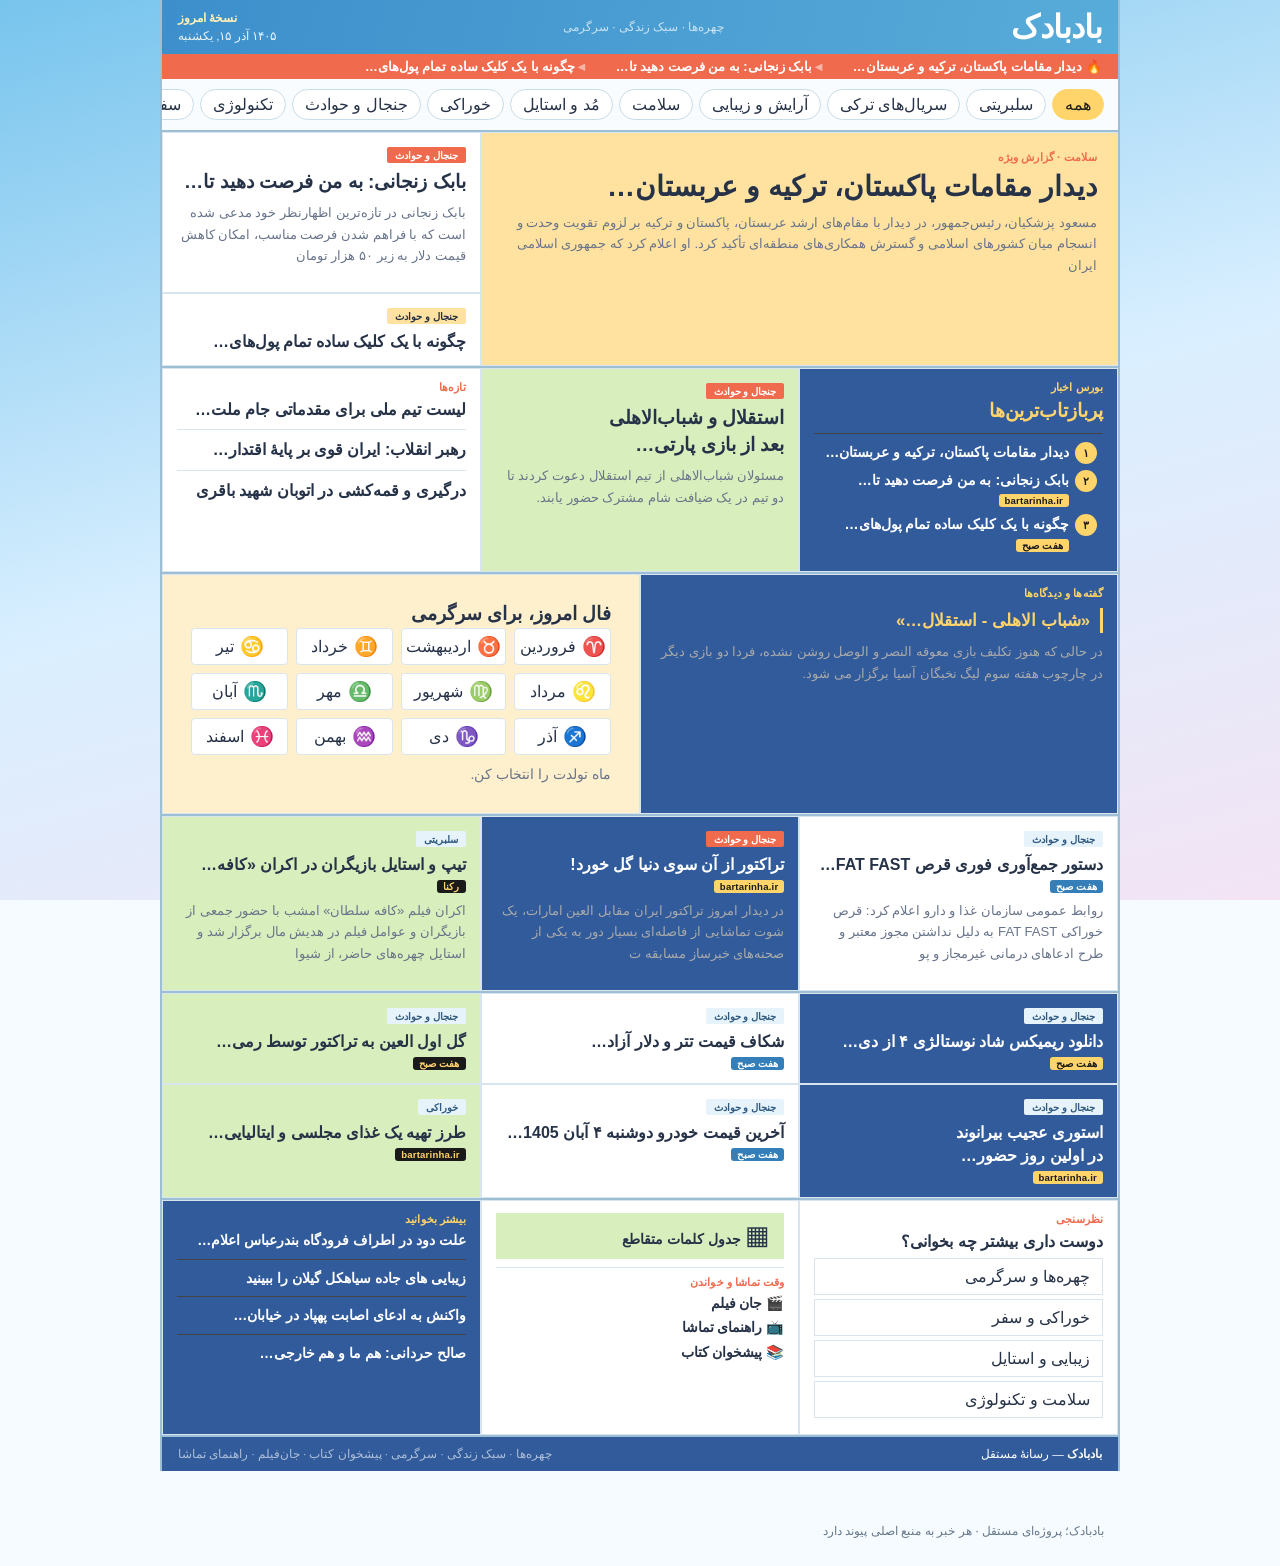
==== index.html @ 83e7bde5 "Refresh Badbadak theme stylesheet" ====
<!doctype html>
<html lang="fa" dir="rtl" data-theme="light">
<head>
  <meta charset="utf-8">
  <meta name="viewport" content="width=device-width, initial-scale=1, viewport-fit=cover">
  <meta name="theme-color" content="#398fc9">
  <meta name="description" content="بادبادک؛ پنجره‌ای به خبرهای چهره‌ها، سبک زندگی، سرگرمی و اتفاق‌های روز ایران">
  <link rel="canonical" href="https://nimania.github.io/badbadak/">
  <link rel="icon" href="./assets/badbadak-logo.png">
  <title>بادبادک | چهره‌ها، سبک زندگی و سرگرمی</title>
  <style>
    :root { color-scheme: light; --ink:#263247; --ink-soft:#68748a; --surface:#fff; --surface-2:#f6fbff; --line-strong:#d8e5ef; font-family:Vazirmatn,Tahoma,sans-serif; background:#f6fbff; color:var(--ink); }
    * { box-sizing:border-box; }
    body { margin:0; min-height:100vh; background:linear-gradient(165deg,#77c4ed 0%,#d9efff 52%,#f3e4f4 100%) fixed; }
    #badbadak-view { --ink:#263247; --ink-soft:#68748a; --surface:#fff; --surface-2:#f6fbff; --line-strong:#d8e5ef; }
    footer { max-width:960px; margin:0 auto; padding:12px 16px 28px; color:#66788a; font-size:.78rem; }
  
  </style>
  <link rel="stylesheet" href="./badbadak.css?rev=20261026-3">
</head>
<body>
<main id="badbadak-view"><div id="badbadak-content" aria-live="polite"></div></main>
  <footer>بادبادک؛ پروژه‌ای مستقل · هر خبر به منبع اصلی پیوند دارد</footer>
  <script src="./runtime.js"></script>
  <script src="./badbadak.js?rev=20261026-2"></script>
  <script>
    if (location.hash.includes('crossword')) showBadbadakCrossword();
    else showBadbadak();
    window.addEventListener('hashchange', () => {
      if (location.hash.includes('crossword')) showBadbadakCrossword();
      else if (_bbPage !== 'home') showBadbadak();
    });
  </script>
</body>
</html>
---- badbadak.css ----
/* ========================================================
   بادبادک — Tabloid Newspaper Style (Haft-e Sobh inspired)
   Integrates with Pendar's shared CSS tokens (--ink, --surface, --line, etc.)
   ======================================================== */

#badbadak-view {
  --bb-yellow: #ffc800;
  --bb-yellow-bg: #ffc800;
  --bb-yellow-light: #fff3b0;
  --bb-red: #d72638;
  --bb-blue: #1a6fb5;
  --bb-border: var(--line-strong, #ccc);
  --bb-border-heavy: var(--ink, #222);
  --bb-cell-bg: var(--surface, #fff);
  --bb-cell-alt: var(--surface-2, #f5f5f0);
  --bb-dark-bg: #1a1a1a;
  --bb-dark-fg: #f0ece4;
  direction: rtl;
  padding: 0;
  max-width: 960px;
  margin: 0 auto 40px;
  font-family: 'Vazirmatn', 'Noto Naskh Arabic', Tahoma, sans-serif;
  -webkit-font-smoothing: antialiased;
}

/* Dark-mode overrides */
@media (prefers-color-scheme: dark) {
  :root:not([data-theme="light"]) #badbadak-view {
    --bb-yellow-bg: #4a3d00;
    --bb-yellow-light: #3a3520;
    --bb-red: #ff4057;
    --bb-blue: #4da3e0;
    --bb-dark-bg: #0a0a0a;
    --bb-dark-fg: #e8e4dc;
  }
}
:root[data-theme="dark"] #badbadak-view {
  --bb-yellow-bg: #4a3d00;
  --bb-yellow-light: #3a3520;
  --bb-red: #ff4057;
  --bb-blue: #4da3e0;
  --bb-dark-bg: #0a0a0a;
  --bb-dark-fg: #e8e4dc;
}

#badbadak-view a { color: inherit; text-decoration: none; }
#badbadak-view button { font: inherit; cursor: pointer; }
#badbadak-view :focus-visible { outline: 3px solid var(--bb-yellow); outline-offset: 3px; }

/* == NEWSPAPER WRAPPER == */
.bb-newspaper {
  border-inline: 2px solid var(--bb-border-heavy);
}

/* == MASTHEAD == */
.bb-masthead {
  background: var(--bb-dark-bg);
  color: #fff;
  display: flex;
  align-items: center;
  justify-content: space-between;
  padding: 8px 16px;
  gap: 12px;
  flex-wrap: wrap;
}
.bb-masthead-logo {
  font-size: 2rem;
  font-weight: 900;
  letter-spacing: -0.02em;
  display: flex;
  align-items: center;
  gap: 8px;
}
.bb-masthead-logo img {
  height: 36px;
  width: auto;
  border-radius: 4px;
}
.bb-masthead-center {
  font-size: 0.75rem;
  opacity: 0.7;
  flex: 1;
  text-align: center;
}
.bb-masthead-meta {
  font-size: 0.72rem;
  color: #aaa;
  text-align: left;
  line-height: 1.5;
  display: flex;
  flex-direction: column;
  align-items: flex-end;
}
.bb-masthead-meta .bb-edition {
  color: var(--bb-yellow);
  font-weight: 700;
  font-size: 0.78rem;
}

/* == TICKER BAR == */
.bb-ticker {
  background: var(--bb-red);
  color: #fff;
  font-size: 0.8rem;
  font-weight: 700;
  padding: 5px 16px;
  display: flex;
  gap: 20px;
  overflow: hidden;
  white-space: nowrap;
}
.bb-ticker span::before {
  content: '◄';
  margin-inline-start: 8px;
  opacity: 0.5;
}
.bb-ticker span:first-child::before { content: ''; margin: 0; }

/* == CATEGORY PILLS == */
.bb-pills {
  display: flex;
  gap: 6px;
  overflow-x: auto;
  padding: 10px 14px;
  background: var(--bb-cell-bg);
  border-bottom: 2px solid var(--bb-border-heavy);
}
.bb-pills button {
  border: 1px solid var(--bb-border);
  background: var(--bb-cell-bg);
  color: var(--ink, #222);
  border-radius: 2px;
  white-space: nowrap;
  padding: 5px 12px;
  font-size: 0.78rem;
  font-weight: 600;
}
.bb-pills button[aria-pressed=true] {
  background: var(--bb-yellow);
  color: #1a1a1a;
  border-color: var(--bb-yellow);
  font-weight: 800;
}

/* == GRID SYSTEM — 6 columns == */
.bb-grid {
  display: grid;
  grid-template-columns: repeat(6, 1fr);
  border-bottom: 2px solid var(--bb-border-heavy);
}

/* == CELL BASE == */
.bb-cell {
  border: 1px solid var(--bb-border);
  padding: 12px 14px;
  background: var(--bb-cell-bg);
  position: relative;
  min-width: 0;
}
.bb-cell:hover { background: var(--bb-cell-alt); transition: background 0.15s; }
.bb-cell a { display: block; }

/* Cell variants */
.bb-cell-hero {
  grid-column: 1 / 5;
  grid-row: 1 / 3;
  background: var(--bb-yellow-bg);
  padding: 18px 20px;
}
.bb-cell-hero:hover { background: var(--bb-yellow-bg) !important; }
.bb-cell-side-top { grid-column: 5 / 7; grid-row: 1; }
.bb-cell-side-bottom { grid-column: 5 / 7; grid-row: 2; }

/* Span helpers for uniform grids */
.bb-span-2 { grid-column: span 2; }
.bb-span-3 { grid-column: span 3; }

.bb-cell-yellow { background: var(--bb-yellow-bg) !important; }
.bb-cell-yellow:hover { background: var(--bb-yellow-bg) !important; }

.bb-cell-dark {
  background: var(--bb-dark-bg) !important;
  color: var(--bb-dark-fg);
}
.bb-cell-dark .bb-lead { color: #aaa; }
.bb-cell-dark .bb-kicker { color: var(--bb-yellow); }
.bb-cell-dark .bb-headline-lg,
.bb-cell-dark .bb-headline-md,
.bb-cell-dark .bb-headline-sm { color: #fff; }
.bb-cell-dark .bb-page-ref { color: var(--bb-yellow); }
.bb-cell-dark .bb-sep { border-color: #444; }
.bb-cell-dark .bb-num-badge { background: var(--bb-yellow); color: #1a1a1a; }
.bb-cell-dark:hover { background: #222 !important; }
.bb-cell-dark .bb-highlight-block {
  background: rgba(255,200,0,0.12);
  border-color: var(--bb-yellow);
}

/* == TYPOGRAPHY == */
.bb-headline-mega {
  font-size: 1.75rem;
  font-weight: 900;
  line-height: 1.35;
  color: var(--ink, #1a1a1a);
  text-wrap: balance;
  margin: 0;
}
.bb-headline-mega .red { color: var(--bb-red); }
.bb-headline-lg {
  font-size: 1.2rem;
  font-weight: 800;
  line-height: 1.4;
  margin: 0;
  text-wrap: balance;
}
.bb-headline-md {
  font-size: 1rem;
  font-weight: 700;
  line-height: 1.45;
  margin: 0;
  text-wrap: balance;
}
.bb-headline-sm {
  font-size: 0.88rem;
  font-weight: 700;
  line-height: 1.45;
  margin: 0;
}
.bb-kicker {
  font-size: 0.7rem;
  font-weight: 600;
  color: var(--bb-red);
  margin-bottom: 4px;
  letter-spacing: 0.01em;
}
.bb-lead {
  font-size: 0.82rem;
  color: var(--ink-soft, #555);
  line-height: 1.65;
  margin-top: 6px;
}
.bb-page-ref {
  font-size: 0.68rem;
  color: var(--bb-blue);
  font-weight: 600;
  margin-top: 6px;
  display: inline-block;
}
.bb-tag {
  display: inline-block;
  background: var(--surface-2, #eee);
  color: var(--ink, #222);
  font-size: 0.65rem;
  font-weight: 700;
  padding: 2px 8px;
  border-radius: 2px;
  margin-bottom: 6px;
}
.bb-tag-hot { background: var(--bb-red); color: #fff; }
.bb-tag-yellow { background: var(--bb-yellow); color: #1a1a1a; }

/* == HIGHLIGHT BLOCK == */
.bb-highlight-block {
  background: var(--bb-yellow-light);
  border-right: 4px solid var(--bb-yellow);
  padding: 10px 14px;
  margin-top: 8px;
}

/* == SEPARATOR LINE == */
.bb-sep {
  border: none;
  border-top: 1px solid var(--bb-border);
  margin: 8px 0;
}

/* == PHOTO PLACEHOLDER / ACTUAL IMAGES == */
.bb-photo {
  width: 100%;
  aspect-ratio: 16/10;
  object-fit: cover;
  border-radius: 2px;
  margin-bottom: 8px;
  background: var(--surface-2, #ddd);
}
.bb-photo-sm {
  aspect-ratio: 1/1;
  width: 70px;
  float: left;
  margin-inline-start: 10px;
  margin-bottom: 4px;
  border-radius: 2px;
  object-fit: cover;
}
.bb-photo-wide { aspect-ratio: 21/9; }

/* == NUM BADGE == */
.bb-num-badge {
  display: inline-flex;
  align-items: center;
  justify-content: center;
  width: 22px; height: 22px;
  background: var(--bb-red);
  color: #fff;
  font-size: 0.7rem;
  font-weight: 800;
  border-radius: 50%;
  margin-inline-start: 6px;
  flex-shrink: 0;
}

/* == SOURCE TAG (external content badge) == */
.bb-source-tag {
  display: inline-block;
  font-size: 0.6rem;
  font-weight: 700;
  padding: 1px 6px;
  border-radius: 3px;
  background: var(--bb-blue, #1a6fb5);
  color: #fff;
  margin-top: 4px;
  letter-spacing: 0.02em;
}
.bb-cell-dark .bb-source-tag { background: var(--bb-yellow); color: #1a1a1a; }
.bb-cell-yellow .bb-source-tag { background: #1a1a1a; color: var(--bb-yellow); }

/* == PULL QUOTE == */
.bb-pull-quote {
  font-size: 1.05rem;
  font-weight: 800;
  color: var(--bb-red);
  border-right: 3px solid var(--bb-red);
  padding-right: 10px;
  margin: 8px 0;
  line-height: 1.5;
}

/* == CELEB STRIP == */
.bb-celeb-strip {
  display: flex;
  gap: 16px;
  overflow-x: auto;
  padding: 8px 14px;
  background: var(--bb-cell-bg);
  border-bottom: 1px solid var(--bb-border);
}
.bb-celeb-strip a {
  flex: 0 0 68px;
  text-align: center;
  font-size: 0.72rem;
  line-height: 1.5;
}
.bb-celeb-strip img {
  display: block;
  width: 58px; height: 58px;
  border-radius: 50%;
  object-fit: cover;
  border: 3px solid var(--bb-yellow);
  margin: 0 auto 4px;
}

/* == HOROSCOPE == */
.bb-horoscope { padding: 14px; }
.bb-horo-strip {
  display: grid;
  grid-template-columns: repeat(4, 1fr);
  gap: 8px;
  margin-bottom: 8px;
}
.bb-horo-strip button {
  border: 1px solid var(--bb-border);
  background: var(--bb-cell-bg);
  color: var(--ink, #222);
  border-radius: 4px;
  display: flex;
  gap: 6px;
  align-items: center;
  justify-content: center;
  padding: 6px 4px;
  font-size: 0.78rem;
}
.bb-horo-strip button[aria-pressed=true] {
  background: var(--bb-yellow);
  color: #1a1a1a;
  border-color: var(--bb-yellow);
  font-weight: 800;
}
.bb-horo-strip .bb-horo-icon { font-size: 1.2rem; }
#bb-horo-result {
  font-size: 0.88rem;
  line-height: 1.7;
  margin: 6px 0 0;
  color: var(--ink-soft, #555);
}

/* == SERIES STRIP == */
.bb-series-section { border-bottom: 2px solid var(--bb-border-heavy); }
.bb-series-section .bb-section-title {
  padding: 10px 14px 6px;
  font-size: 0.88rem;
  font-weight: 800;
  color: var(--ink, #222);
}
.bb-series-strip {
  display: flex;
  gap: 0;
  overflow-x: auto;
  padding: 0 0 0;
}
.bb-series-card {
  flex: 0 0 150px;
  border-left: 1px solid var(--bb-border);
  background: var(--bb-cell-bg);
  text-align: center;
  padding: 8px;
}
.bb-series-card:first-child { border-right: 1px solid var(--bb-border); }
.bb-series-card img {
  width: 100%;
  aspect-ratio: 3/4;
  object-fit: cover;
  border-radius: 2px;
  margin-bottom: 6px;
}
.bb-series-card strong { font-size: 0.82rem; display: block; }
.bb-series-card span { font-size: 0.68rem; color: var(--ink-soft, #777); }

/* == GAME CARD == */
.bb-game-card {
  display: flex;
  align-items: center;
  gap: 10px;
  padding: 10px 14px;
  background: var(--bb-yellow);
  color: #1a1a1a !important;
}
.bb-game-card .bb-game-icon { font-size: 1.6rem; line-height: 1; }
.bb-game-card strong { font-size: 0.88rem; }

/* == BOTTOM BAR == */
.bb-bottom-bar {
  background: var(--bb-dark-bg);
  color: #fff;
  padding: 10px 16px;
  display: flex;
  justify-content: space-between;
  align-items: center;
  font-size: 0.72rem;
  flex-wrap: wrap;
  gap: 8px;
}
.bb-bottom-bar a {
  color: var(--bb-yellow);
  text-decoration: none;
  font-weight: 600;
}

/* == SECTION TITLE (used in some sections) == */
.bb-section-title {
  font-size: 0.9rem;
  font-weight: 800;
  margin: 0 0 8px;
}

/* == CROSSWORD == */
.bb-crossword { padding: 24px 16px; }
.bb-game-heading {
  display: flex;
  align-items: center;
  justify-content: space-between;
  gap: 16px;
  margin-bottom: 18px;
}
.bb-game-heading h2 { font-size: 1.5rem; margin: 0; }
.bb-game-heading p { font-size: 0.88rem; color: var(--ink-soft, #777); }
.bb-game-heading > a {
  padding: 8px 14px;
  border: 1px solid var(--bb-border);
  border-radius: 4px;
  background: var(--bb-cell-bg);
}
.bb-crossword iframe {
  display: block;
  width: 100%;
  height: 85vh;
  min-height: 650px;
  border: 1px solid var(--bb-border);
  background: #fff;
}

/* == POLL == */
.bb-poll-options button {
  display: block;
  width: 100%;
  text-align: right;
  border: 1px solid var(--bb-border);
  padding: 8px 12px;
  margin: 4px 0;
  background: var(--bb-cell-bg);
  color: var(--ink, #222);
  font-size: 0.82rem;
}
.bb-poll-options button[aria-pressed=true] {
  border-color: var(--bb-yellow);
  box-shadow: inset -4px 0 var(--bb-yellow);
  font-weight: 700;
}

/* == RESPONSIVE == */
@media (max-width: 700px) {
  .bb-newspaper { border-inline: none; }
  .bb-grid { grid-template-columns: 1fr; }
  .bb-cell-hero,
  .bb-cell-side-top,
  .bb-cell-side-bottom,
  .bb-span-2,
  .bb-span-3 {
    grid-column: 1;
    grid-row: auto;
  }
  .bb-cell { padding: 14px 16px; }
  .bb-headline-mega { font-size: 1.35rem; }
  .bb-headline-lg { font-size: 1.05rem; }
  .bb-headline-md { font-size: 0.92rem; }
  .bb-masthead { padding: 8px 12px; }
  .bb-masthead-logo { font-size: 1.5rem; }
  .bb-masthead-meta { font-size: 0.65rem; }
  .bb-masthead-center { display: none; }
  .bb-ticker { font-size: 0.72rem; padding: 4px 12px; }
  .bb-photo-sm { width: 55px; }
  .bb-bottom-bar { flex-direction: column; text-align: center; gap: 4px; }
  .bb-horo-strip { grid-template-columns: repeat(3, 1fr); }
  .bb-horo-strip button { padding: 6px 3px; font-size: 0.75rem; gap: 3px; }
  .bb-series-card { flex: 0 0 130px; }
  .bb-celeb-strip a { flex: 0 0 60px; font-size: 0.65rem; }
  .bb-celeb-strip img { width: 48px; height: 48px; }
  .bb-crossword iframe { min-height: 580px; }
  .bb-game-heading h2 { font-size: 1.2rem; }
}

/* Tablet: 2-col */
@media (min-width: 701px) and (max-width: 900px) {
  .bb-grid { grid-template-columns: 1fr 1fr; }
  .bb-cell-hero { grid-column: 1 / 3; grid-row: 1; }
  .bb-cell-side-top { grid-column: 1; grid-row: 2; }
  .bb-cell-side-bottom { grid-column: 2; grid-row: 2; }
  .bb-span-2 { grid-column: span 1; }
  .bb-span-3 { grid-column: span 1; }
}

/* Remove Pendar max-width override for badbadak */
main.wrap:has(#badbadak-view[style*="block"]) { max-width: 980px; }

/* Reduced motion */
@media (prefers-reduced-motion: reduce) {
  #badbadak-view * { animation: none !important; scroll-behavior: auto !important; }
}


/* Badbadak palette inspired by the original sky, coral, green and blue */
#badbadak-view {
  --bb-yellow: #ffd46b;
  --bb-yellow-bg: #ffe2a0;
  --bb-yellow-light: #fff2d5;
  --bb-red: #f06b4e;
  --bb-blue: #347fb9;
  --bb-border: #d8e5ef;
  --bb-border-heavy: #9dbfd6;
  --bb-cell-bg: #fff;
  --bb-cell-alt: #eef8ff;
  --bb-dark-bg: #315b9b;
  --bb-dark-fg: #fff;
}
#badbadak-view :focus-visible { outline-color: #f06b4e; }
.bb-masthead {
  background: linear-gradient(105deg, #3c8fcb 0%, #58acd9 100%);
}
.bb-masthead-meta { color: rgba(255,255,255,.9); }
.bb-masthead-meta .bb-edition { color: #fff0b8; }
.bb-ticker { background: #f06b4e; }
.bb-pills { background: #f8fcff; }
.bb-pills button {
  border-radius: 999px;
  border-color: #c8dce9;
  background: #fff;
}
.bb-pills button[aria-pressed=true] {
  background: #ffd46b;
  border-color: #ffd46b;
}
.bb-cell-dark:hover { background: #3f77b9 !important; }
.bb-cell-hero { background: #ffe2a0; }
.bb-grid > .bb-cell-yellow:not(.bb-cell-hero) { background: #d8efbd !important; }
.bb-grid > .bb-cell-yellow:has(.bb-horoscope) { background: #fff0cd !important; }
.bb-tag { background: #e6f3fb; color: #315b80; }
.bb-tag-hot { background: #f06b4e; color: #fff; }
.bb-tag-yellow { background: #ffe2a0; color: #263247; }
.bb-source-tag { background: #347fb9; }
.bb-celeb-strip img { border-color: #f4a246; }
.bb-game-card { background: #d8efbd; color: #263247 !important; }
.bb-bottom-bar { background: #315b9b; }
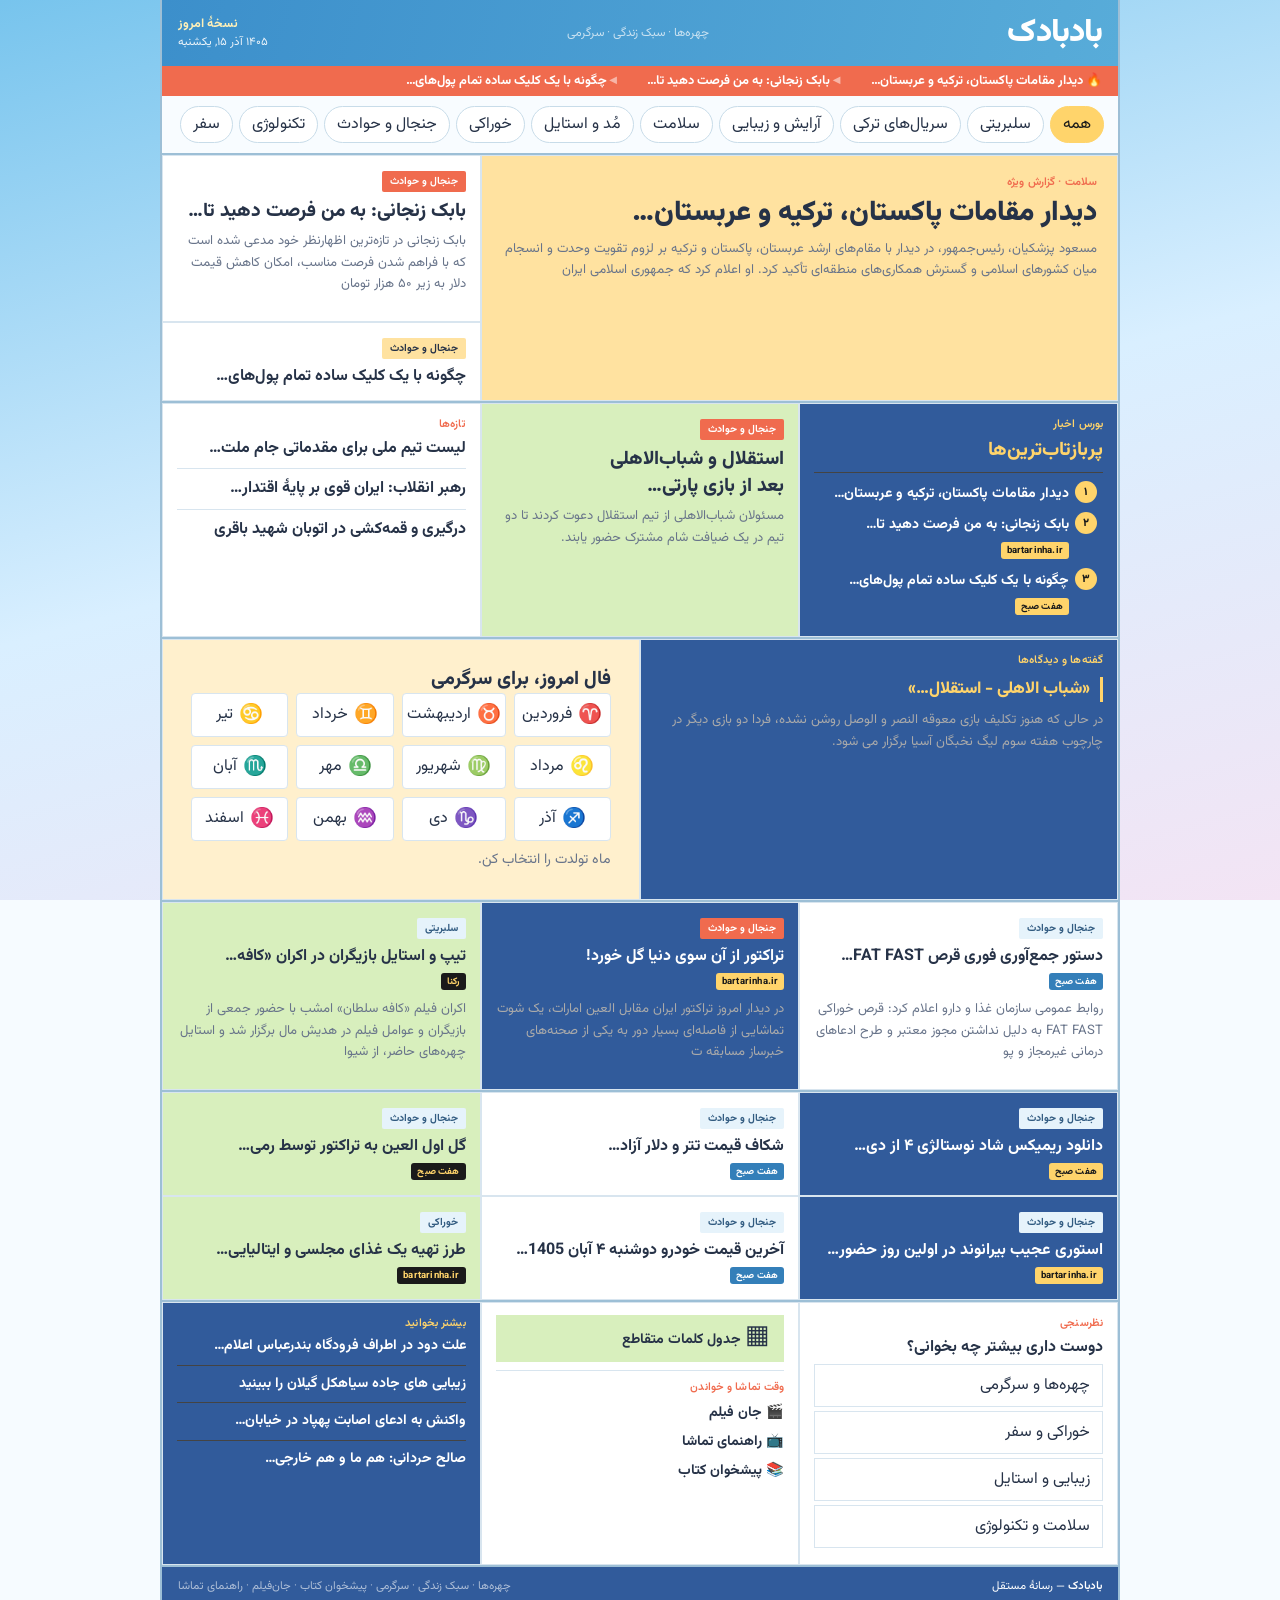
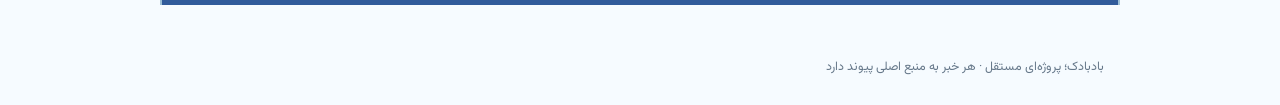
==== commit bcd1c642: "Load Pendar's Vazirmatn typeface for Badbadak" ====
--- a/index.html
+++ b/index.html
@@ -16,7 +16,10 @@
     footer { max-width:960px; margin:0 auto; padding:12px 16px 28px; color:#66788a; font-size:.78rem; }
   
   </style>
-  <link rel="stylesheet" href="./badbadak.css?rev=20261026-3">
+  <link rel="preconnect" href="https://fonts.googleapis.com">
+  <link rel="preconnect" href="https://fonts.gstatic.com" crossorigin>
+  <link rel="stylesheet" href="https://fonts.googleapis.com/css2?family=Vazirmatn:wght@300;400;500;600;700;800&display=swap">
+  <link rel="stylesheet" href="./badbadak.css?rev=20261026-4">
 </head>
 <body>
 <main id="badbadak-view"><div id="badbadak-content" aria-live="polite"></div></main>
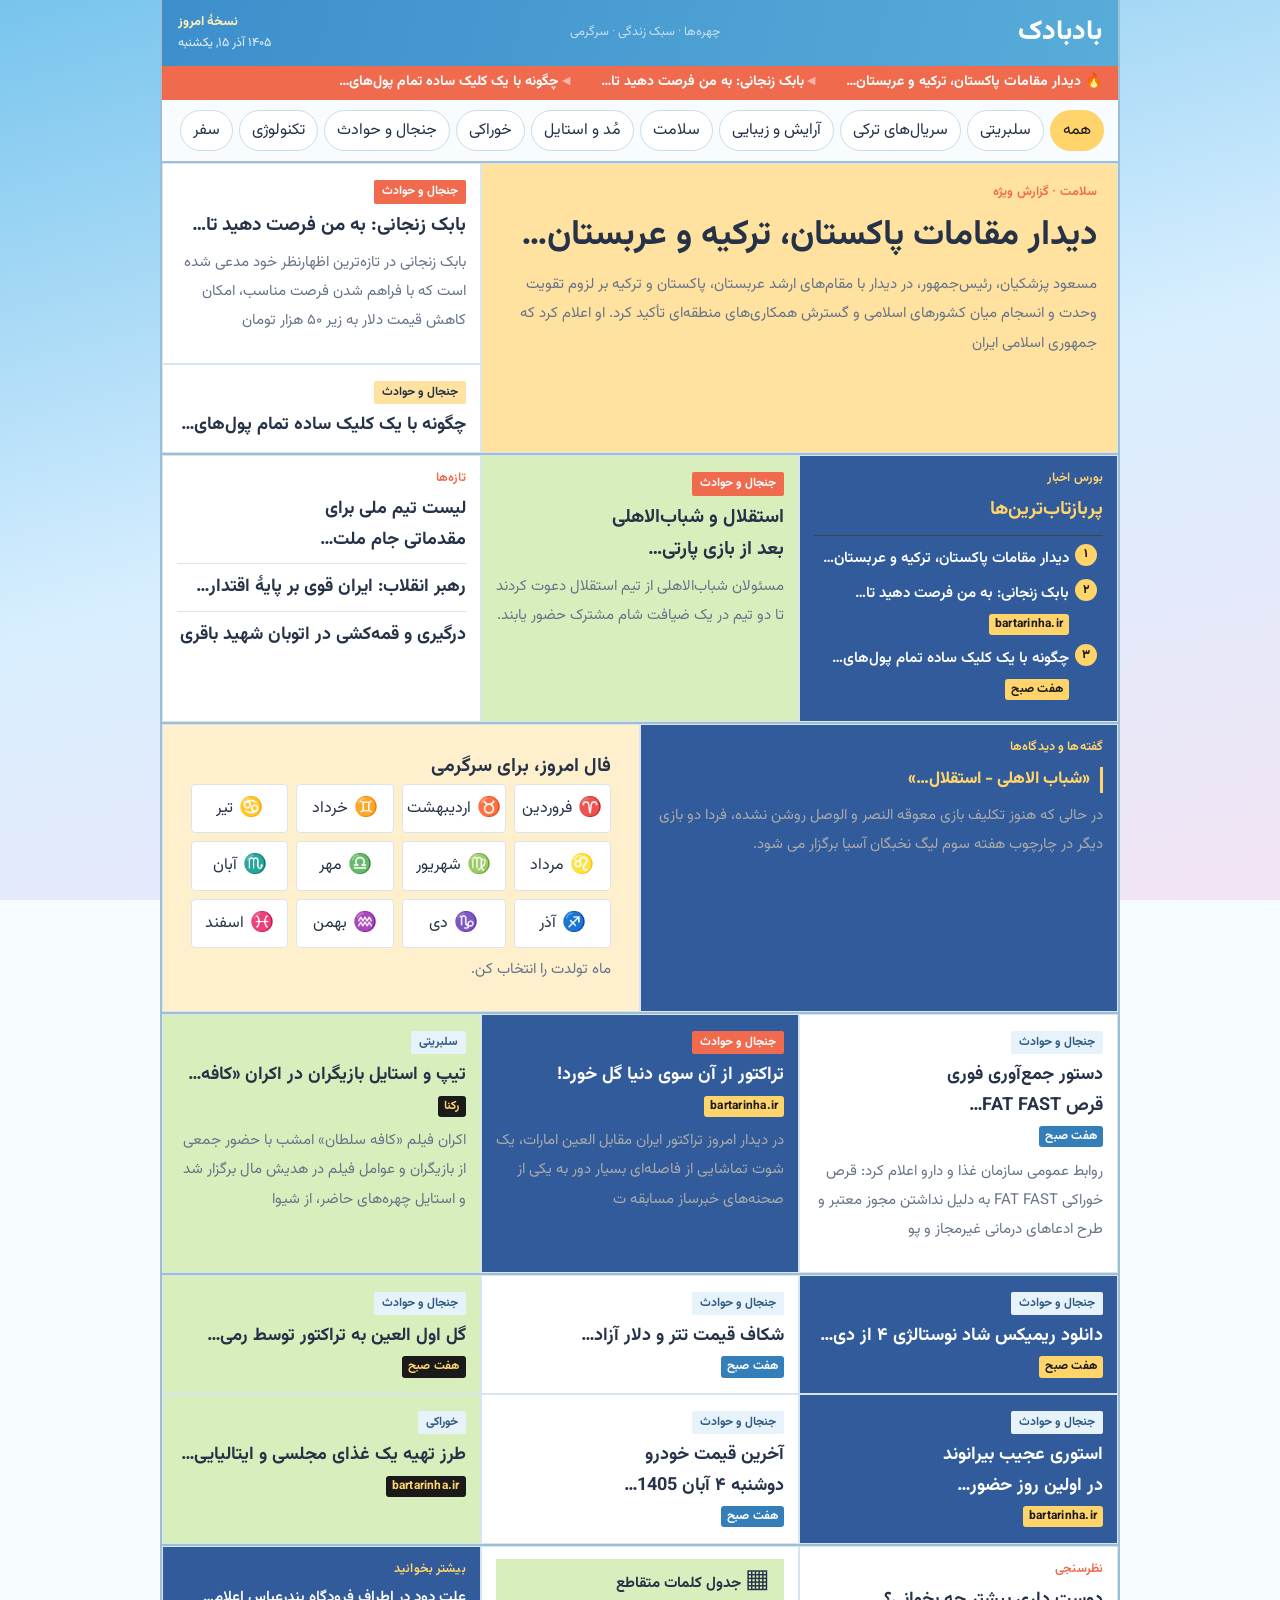
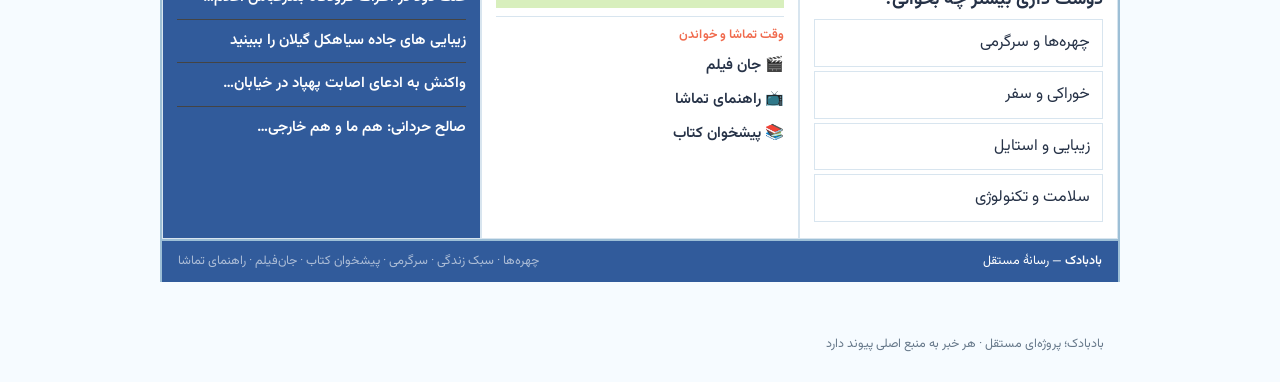
==== commit 28533978: "Refresh Pendar typography stylesheet" ====
--- a/index.html
+++ b/index.html
@@ -19,7 +19,7 @@
   <link rel="preconnect" href="https://fonts.googleapis.com">
   <link rel="preconnect" href="https://fonts.gstatic.com" crossorigin>
   <link rel="stylesheet" href="https://fonts.googleapis.com/css2?family=Vazirmatn:wght@300;400;500;600;700;800&display=swap">
-  <link rel="stylesheet" href="./badbadak.css?rev=20261026-4">
+  <link rel="stylesheet" href="./badbadak.css?rev=20261026-5">
 </head>
 <body>
 <main id="badbadak-view"><div id="badbadak-content" aria-live="polite"></div></main>
--- a/badbadak.css
+++ b/badbadak.css
@@ -599,3 +599,71 @@
 .bb-celeb-strip img { border-color: #f4a246; }
 .bb-game-card { background: #d8efbd; color: #263247 !important; }
 .bb-bottom-bar { background: #315b9b; }
+
+
+/* Pendar typography scale and Vazirmatn UI face */
+#badbadak-view {
+  --type-ui: "Vazirmatn", Tahoma, Arial, sans-serif;
+  --type-news-title: 18px;
+  --type-news-body: 15px;
+  --type-meta: 12.5px;
+  --type-tab: 14px;
+  font-family: var(--type-ui);
+  font-size: 16px;
+  font-weight: 400;
+  line-height: 1.85;
+}
+#badbadak-view button,
+#badbadak-view input,
+#badbadak-view select,
+#badbadak-view textarea { font-family: var(--type-ui); }
+.bb-masthead-logo { font-family: var(--type-ui); font-size: 27px; font-weight: 800; letter-spacing: 0; }
+.bb-masthead-center { font-family: var(--type-ui); font-size: 12.5px; line-height: 1.7; }
+.bb-masthead-meta { font-family: var(--type-ui); font-size: 12.5px; line-height: 1.75; }
+.bb-masthead-meta .bb-edition { font-size: 13px; }
+.bb-ticker { font-family: var(--type-ui); font-size: 14px; line-height: 1.7; }
+.bb-pills button { font-family: var(--type-ui); font-size: var(--type-tab); line-height: 1.6; font-weight: 650; }
+.bb-headline-mega { font-family: var(--type-ui); font-size: clamp(27px,4vw,35px); font-weight: 700; line-height: 1.6; letter-spacing: 0; }
+.bb-headline-lg { font-family: var(--type-ui); font-size: 19px; font-weight: 700; line-height: 1.7; letter-spacing: 0; }
+.bb-headline-md { font-family: var(--type-ui); font-size: 18px; font-weight: 700; line-height: 1.7; letter-spacing: 0; }
+.bb-headline-sm { font-family: var(--type-ui); font-size: 15px; font-weight: 600; line-height: 1.75; }
+.bb-kicker { font-family: var(--type-ui); font-size: var(--type-meta); line-height: 1.75; font-weight: 650; }
+.bb-lead { font-family: var(--type-ui); font-size: var(--type-news-body); line-height: 1.95; font-weight: 400; }
+.bb-page-ref { font-family: var(--type-ui); font-size: var(--type-meta); line-height: 1.7; }
+.bb-tag { font-family: var(--type-ui); font-size: 12px; line-height: 1.6; }
+.bb-source-tag { font-family: var(--type-ui); font-size: 12px; line-height: 1.6; }
+.bb-num-badge { font-family: var(--type-ui); font-size: 12px; }
+.bb-celeb-strip a { font-family: var(--type-ui); font-size: 14px; line-height: 1.6; }
+.bb-section-title { font-family: var(--type-ui); font-size: 16px; line-height: 1.75; font-weight: 700; }
+.bb-series-card strong { font-family: var(--type-ui); font-size: 15px; line-height: 1.65; }
+.bb-series-card span { font-family: var(--type-ui); font-size: var(--type-meta); line-height: 1.7; }
+.bb-horo-strip button { font-family: var(--type-ui); font-size: 14px; line-height: 1.6; }
+#bb-horo-result { font-family: var(--type-ui); font-size: 15px; line-height: 1.9; }
+.bb-game-card strong { font-family: var(--type-ui); font-size: 15px; line-height: 1.7; }
+.bb-bottom-bar { font-family: var(--type-ui); font-size: var(--type-meta); line-height: 1.7; }
+.bb-crossword { font-family: var(--type-ui); }
+.bb-game-heading h2 { font-family: var(--type-ui); font-size: 27px; line-height: 1.6; font-weight: 700; }
+.bb-game-heading p { font-family: var(--type-ui); font-size: 15px; line-height: 1.9; }
+.bb-poll-options button { font-family: var(--type-ui); font-size: 14px; line-height: 1.7; }
+
+@media (max-width: 600px) {
+  #badbadak-view { font-size: 15px; line-height: 1.9; --type-news-title: 16px; --type-news-body: 14.5px; --type-meta: 12px; --type-tab: 13px; }
+  .bb-masthead-logo { font-size: 23px; }
+  .bb-masthead-center { display: none; }
+  .bb-masthead-meta { font-size: 12px; }
+  .bb-masthead-meta .bb-edition { font-size: 12px; }
+  .bb-ticker { font-size: 13px; line-height: 1.65; }
+  .bb-pills button { font-size: 13px; }
+  .bb-headline-mega { font-size: clamp(25px,6vw,31px); line-height: 1.65; }
+  .bb-headline-lg { font-size: 17px; line-height: 1.8; }
+  .bb-headline-md { font-size: 16px; line-height: 1.8; }
+  .bb-headline-sm { font-size: 14px; line-height: 1.75; }
+  .bb-lead { font-size: 14.5px; line-height: 1.9; }
+  .bb-kicker, .bb-page-ref, .bb-bottom-bar { font-size: 12px; }
+  .bb-tag, .bb-source-tag { font-size: 11.5px; }
+  .bb-celeb-strip a { font-size: 13px; }
+  .bb-series-card strong { font-size: 14px; }
+  .bb-horo-strip button, .bb-poll-options button { font-size: 13px; }
+  .bb-game-heading h2 { font-size: 22px; }
+  .bb-game-heading p { font-size: 14px; }
+}
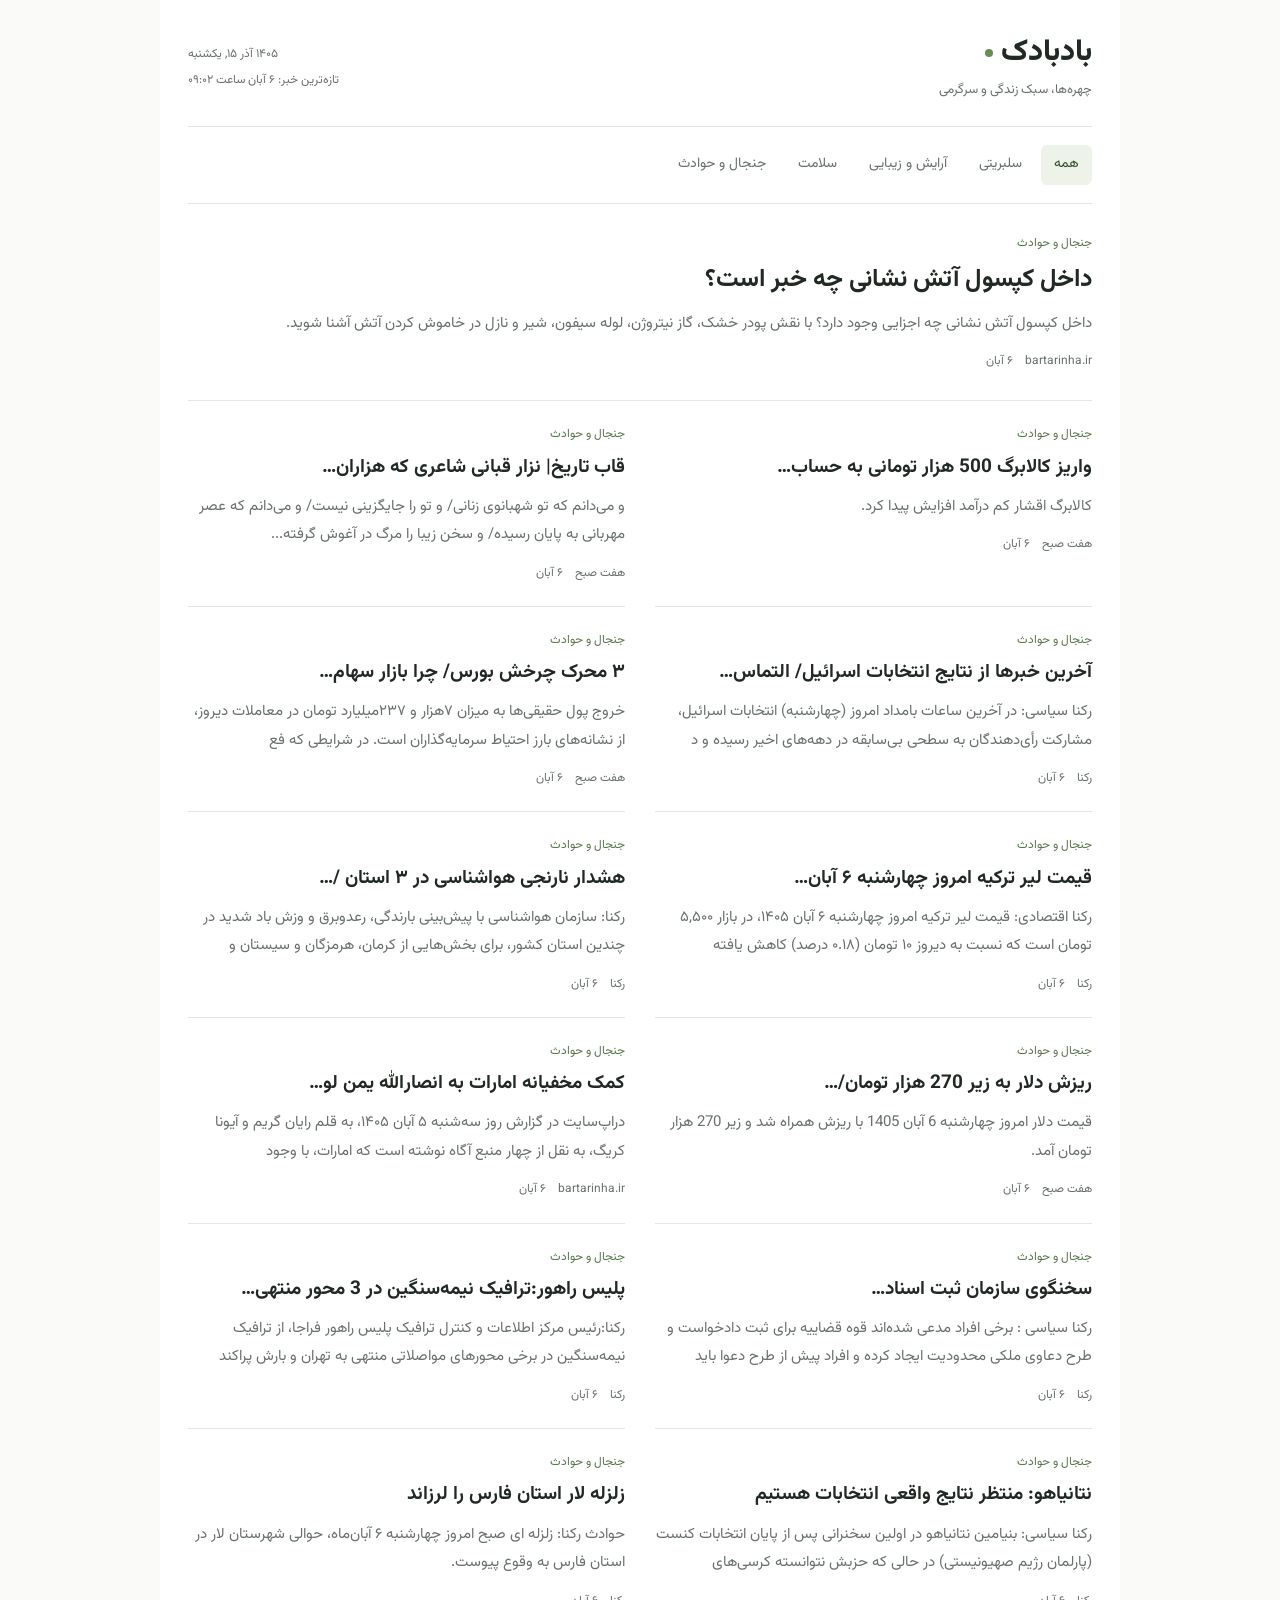
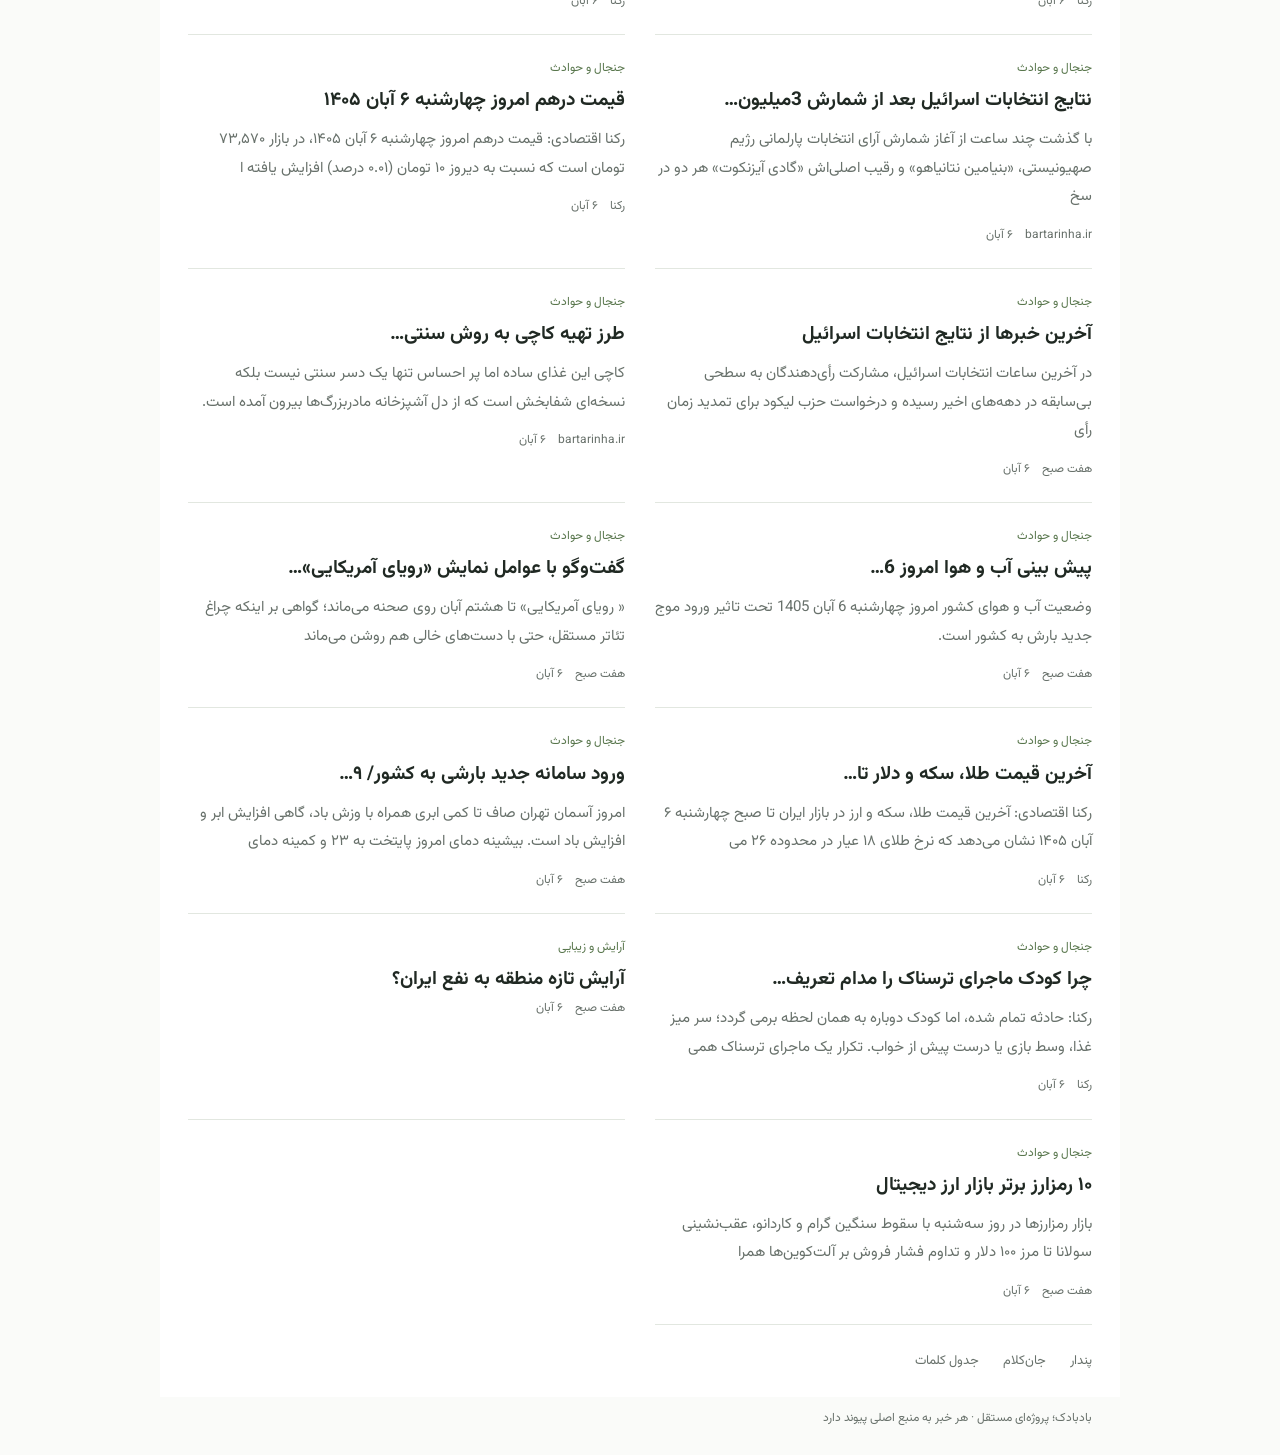
==== commit b8a58c40: "Simplify Badbadak reading layout and publish scheduled feed refreshes" ====
--- a/index.html
+++ b/index.html
@@ -3,29 +3,22 @@
 <head>
   <meta charset="utf-8">
   <meta name="viewport" content="width=device-width, initial-scale=1, viewport-fit=cover">
-  <meta name="theme-color" content="#398fc9">
+  <meta name="theme-color" content="#527b49">
   <meta name="description" content="بادبادک؛ پنجره‌ای به خبرهای چهره‌ها، سبک زندگی، سرگرمی و اتفاق‌های روز ایران">
   <link rel="canonical" href="https://nimania.github.io/badbadak/">
   <link rel="icon" href="./assets/badbadak-logo.png">
   <title>بادبادک | چهره‌ها، سبک زندگی و سرگرمی</title>
-  <style>
-    :root { color-scheme: light; --ink:#263247; --ink-soft:#68748a; --surface:#fff; --surface-2:#f6fbff; --line-strong:#d8e5ef; font-family:Vazirmatn,Tahoma,sans-serif; background:#f6fbff; color:var(--ink); }
-    * { box-sizing:border-box; }
-    body { margin:0; min-height:100vh; background:linear-gradient(165deg,#77c4ed 0%,#d9efff 52%,#f3e4f4 100%) fixed; }
-    #badbadak-view { --ink:#263247; --ink-soft:#68748a; --surface:#fff; --surface-2:#f6fbff; --line-strong:#d8e5ef; }
-    footer { max-width:960px; margin:0 auto; padding:12px 16px 28px; color:#66788a; font-size:.78rem; }
-  
-  </style>
+  <style>:root{color-scheme:light;font-family:Vazirmatn,Tahoma,sans-serif;background:#fafbf9;color:#202923}*{box-sizing:border-box}body{margin:0;background:#fafbf9}footer{max-width:960px;margin:auto;padding:12px 28px 28px;color:#68716b;font-size:12px}</style>
   <link rel="preconnect" href="https://fonts.googleapis.com">
   <link rel="preconnect" href="https://fonts.gstatic.com" crossorigin>
   <link rel="stylesheet" href="https://fonts.googleapis.com/css2?family=Vazirmatn:wght@300;400;500;600;700;800&display=swap">
-  <link rel="stylesheet" href="./badbadak.css?rev=20261026-5">
+  <link rel="stylesheet" href="./badbadak.css?rev=20261028-1">
 </head>
 <body>
 <main id="badbadak-view"><div id="badbadak-content" aria-live="polite"></div></main>
   <footer>بادبادک؛ پروژه‌ای مستقل · هر خبر به منبع اصلی پیوند دارد</footer>
   <script src="./runtime.js"></script>
-  <script src="./badbadak.js?rev=20261026-2"></script>
+  <script src="./badbadak.js?rev=20261028-1"></script>
   <script>
     if (location.hash.includes('crossword')) showBadbadakCrossword();
     else showBadbadak();
--- a/badbadak.css
+++ b/badbadak.css
@@ -1,669 +1,9 @@
-/* ========================================================
-   بادبادک — Tabloid Newspaper Style (Haft-e Sobh inspired)
-   Integrates with Pendar's shared CSS tokens (--ink, --surface, --line, etc.)
-   ======================================================== */
-
-#badbadak-view {
-  --bb-yellow: #ffc800;
-  --bb-yellow-bg: #ffc800;
-  --bb-yellow-light: #fff3b0;
-  --bb-red: #d72638;
-  --bb-blue: #1a6fb5;
-  --bb-border: var(--line-strong, #ccc);
-  --bb-border-heavy: var(--ink, #222);
-  --bb-cell-bg: var(--surface, #fff);
-  --bb-cell-alt: var(--surface-2, #f5f5f0);
-  --bb-dark-bg: #1a1a1a;
-  --bb-dark-fg: #f0ece4;
-  direction: rtl;
-  padding: 0;
-  max-width: 960px;
-  margin: 0 auto 40px;
-  font-family: 'Vazirmatn', 'Noto Naskh Arabic', Tahoma, sans-serif;
-  -webkit-font-smoothing: antialiased;
-}
-
-/* Dark-mode overrides */
-@media (prefers-color-scheme: dark) {
-  :root:not([data-theme="light"]) #badbadak-view {
-    --bb-yellow-bg: #4a3d00;
-    --bb-yellow-light: #3a3520;
-    --bb-red: #ff4057;
-    --bb-blue: #4da3e0;
-    --bb-dark-bg: #0a0a0a;
-    --bb-dark-fg: #e8e4dc;
-  }
-}
-:root[data-theme="dark"] #badbadak-view {
-  --bb-yellow-bg: #4a3d00;
-  --bb-yellow-light: #3a3520;
-  --bb-red: #ff4057;
-  --bb-blue: #4da3e0;
-  --bb-dark-bg: #0a0a0a;
-  --bb-dark-fg: #e8e4dc;
-}
-
-#badbadak-view a { color: inherit; text-decoration: none; }
-#badbadak-view button { font: inherit; cursor: pointer; }
-#badbadak-view :focus-visible { outline: 3px solid var(--bb-yellow); outline-offset: 3px; }
-
-/* == NEWSPAPER WRAPPER == */
-.bb-newspaper {
-  border-inline: 2px solid var(--bb-border-heavy);
-}
-
-/* == MASTHEAD == */
-.bb-masthead {
-  background: var(--bb-dark-bg);
-  color: #fff;
-  display: flex;
-  align-items: center;
-  justify-content: space-between;
-  padding: 8px 16px;
-  gap: 12px;
-  flex-wrap: wrap;
-}
-.bb-masthead-logo {
-  font-size: 2rem;
-  font-weight: 900;
-  letter-spacing: -0.02em;
-  display: flex;
-  align-items: center;
-  gap: 8px;
-}
-.bb-masthead-logo img {
-  height: 36px;
-  width: auto;
-  border-radius: 4px;
-}
-.bb-masthead-center {
-  font-size: 0.75rem;
-  opacity: 0.7;
-  flex: 1;
-  text-align: center;
-}
-.bb-masthead-meta {
-  font-size: 0.72rem;
-  color: #aaa;
-  text-align: left;
-  line-height: 1.5;
-  display: flex;
-  flex-direction: column;
-  align-items: flex-end;
-}
-.bb-masthead-meta .bb-edition {
-  color: var(--bb-yellow);
-  font-weight: 700;
-  font-size: 0.78rem;
-}
-
-/* == TICKER BAR == */
-.bb-ticker {
-  background: var(--bb-red);
-  color: #fff;
-  font-size: 0.8rem;
-  font-weight: 700;
-  padding: 5px 16px;
-  display: flex;
-  gap: 20px;
-  overflow: hidden;
-  white-space: nowrap;
-}
-.bb-ticker span::before {
-  content: '◄';
-  margin-inline-start: 8px;
-  opacity: 0.5;
-}
-.bb-ticker span:first-child::before { content: ''; margin: 0; }
-
-/* == CATEGORY PILLS == */
-.bb-pills {
-  display: flex;
-  gap: 6px;
-  overflow-x: auto;
-  padding: 10px 14px;
-  background: var(--bb-cell-bg);
-  border-bottom: 2px solid var(--bb-border-heavy);
-}
-.bb-pills button {
-  border: 1px solid var(--bb-border);
-  background: var(--bb-cell-bg);
-  color: var(--ink, #222);
-  border-radius: 2px;
-  white-space: nowrap;
-  padding: 5px 12px;
-  font-size: 0.78rem;
-  font-weight: 600;
-}
-.bb-pills button[aria-pressed=true] {
-  background: var(--bb-yellow);
-  color: #1a1a1a;
-  border-color: var(--bb-yellow);
-  font-weight: 800;
-}
-
-/* == GRID SYSTEM — 6 columns == */
-.bb-grid {
-  display: grid;
-  grid-template-columns: repeat(6, 1fr);
-  border-bottom: 2px solid var(--bb-border-heavy);
-}
-
-/* == CELL BASE == */
-.bb-cell {
-  border: 1px solid var(--bb-border);
-  padding: 12px 14px;
-  background: var(--bb-cell-bg);
-  position: relative;
-  min-width: 0;
-}
-.bb-cell:hover { background: var(--bb-cell-alt); transition: background 0.15s; }
-.bb-cell a { display: block; }
-
-/* Cell variants */
-.bb-cell-hero {
-  grid-column: 1 / 5;
-  grid-row: 1 / 3;
-  background: var(--bb-yellow-bg);
-  padding: 18px 20px;
-}
-.bb-cell-hero:hover { background: var(--bb-yellow-bg) !important; }
-.bb-cell-side-top { grid-column: 5 / 7; grid-row: 1; }
-.bb-cell-side-bottom { grid-column: 5 / 7; grid-row: 2; }
-
-/* Span helpers for uniform grids */
-.bb-span-2 { grid-column: span 2; }
-.bb-span-3 { grid-column: span 3; }
-
-.bb-cell-yellow { background: var(--bb-yellow-bg) !important; }
-.bb-cell-yellow:hover { background: var(--bb-yellow-bg) !important; }
-
-.bb-cell-dark {
-  background: var(--bb-dark-bg) !important;
-  color: var(--bb-dark-fg);
-}
-.bb-cell-dark .bb-lead { color: #aaa; }
-.bb-cell-dark .bb-kicker { color: var(--bb-yellow); }
-.bb-cell-dark .bb-headline-lg,
-.bb-cell-dark .bb-headline-md,
-.bb-cell-dark .bb-headline-sm { color: #fff; }
-.bb-cell-dark .bb-page-ref { color: var(--bb-yellow); }
-.bb-cell-dark .bb-sep { border-color: #444; }
-.bb-cell-dark .bb-num-badge { background: var(--bb-yellow); color: #1a1a1a; }
-.bb-cell-dark:hover { background: #222 !important; }
-.bb-cell-dark .bb-highlight-block {
-  background: rgba(255,200,0,0.12);
-  border-color: var(--bb-yellow);
-}
-
-/* == TYPOGRAPHY == */
-.bb-headline-mega {
-  font-size: 1.75rem;
-  font-weight: 900;
-  line-height: 1.35;
-  color: var(--ink, #1a1a1a);
-  text-wrap: balance;
-  margin: 0;
-}
-.bb-headline-mega .red { color: var(--bb-red); }
-.bb-headline-lg {
-  font-size: 1.2rem;
-  font-weight: 800;
-  line-height: 1.4;
-  margin: 0;
-  text-wrap: balance;
-}
-.bb-headline-md {
-  font-size: 1rem;
-  font-weight: 700;
-  line-height: 1.45;
-  margin: 0;
-  text-wrap: balance;
-}
-.bb-headline-sm {
-  font-size: 0.88rem;
-  font-weight: 700;
-  line-height: 1.45;
-  margin: 0;
-}
-.bb-kicker {
-  font-size: 0.7rem;
-  font-weight: 600;
-  color: var(--bb-red);
-  margin-bottom: 4px;
-  letter-spacing: 0.01em;
-}
-.bb-lead {
-  font-size: 0.82rem;
-  color: var(--ink-soft, #555);
-  line-height: 1.65;
-  margin-top: 6px;
-}
-.bb-page-ref {
-  font-size: 0.68rem;
-  color: var(--bb-blue);
-  font-weight: 600;
-  margin-top: 6px;
-  display: inline-block;
-}
-.bb-tag {
-  display: inline-block;
-  background: var(--surface-2, #eee);
-  color: var(--ink, #222);
-  font-size: 0.65rem;
-  font-weight: 700;
-  padding: 2px 8px;
-  border-radius: 2px;
-  margin-bottom: 6px;
-}
-.bb-tag-hot { background: var(--bb-red); color: #fff; }
-.bb-tag-yellow { background: var(--bb-yellow); color: #1a1a1a; }
-
-/* == HIGHLIGHT BLOCK == */
-.bb-highlight-block {
-  background: var(--bb-yellow-light);
-  border-right: 4px solid var(--bb-yellow);
-  padding: 10px 14px;
-  margin-top: 8px;
-}
-
-/* == SEPARATOR LINE == */
-.bb-sep {
-  border: none;
-  border-top: 1px solid var(--bb-border);
-  margin: 8px 0;
-}
-
-/* == PHOTO PLACEHOLDER / ACTUAL IMAGES == */
-.bb-photo {
-  width: 100%;
-  aspect-ratio: 16/10;
-  object-fit: cover;
-  border-radius: 2px;
-  margin-bottom: 8px;
-  background: var(--surface-2, #ddd);
-}
-.bb-photo-sm {
-  aspect-ratio: 1/1;
-  width: 70px;
-  float: left;
-  margin-inline-start: 10px;
-  margin-bottom: 4px;
-  border-radius: 2px;
-  object-fit: cover;
-}
-.bb-photo-wide { aspect-ratio: 21/9; }
-
-/* == NUM BADGE == */
-.bb-num-badge {
-  display: inline-flex;
-  align-items: center;
-  justify-content: center;
-  width: 22px; height: 22px;
-  background: var(--bb-red);
-  color: #fff;
-  font-size: 0.7rem;
-  font-weight: 800;
-  border-radius: 50%;
-  margin-inline-start: 6px;
-  flex-shrink: 0;
-}
-
-/* == SOURCE TAG (external content badge) == */
-.bb-source-tag {
-  display: inline-block;
-  font-size: 0.6rem;
-  font-weight: 700;
-  padding: 1px 6px;
-  border-radius: 3px;
-  background: var(--bb-blue, #1a6fb5);
-  color: #fff;
-  margin-top: 4px;
-  letter-spacing: 0.02em;
-}
-.bb-cell-dark .bb-source-tag { background: var(--bb-yellow); color: #1a1a1a; }
-.bb-cell-yellow .bb-source-tag { background: #1a1a1a; color: var(--bb-yellow); }
-
-/* == PULL QUOTE == */
-.bb-pull-quote {
-  font-size: 1.05rem;
-  font-weight: 800;
-  color: var(--bb-red);
-  border-right: 3px solid var(--bb-red);
-  padding-right: 10px;
-  margin: 8px 0;
-  line-height: 1.5;
-}
-
-/* == CELEB STRIP == */
-.bb-celeb-strip {
-  display: flex;
-  gap: 16px;
-  overflow-x: auto;
-  padding: 8px 14px;
-  background: var(--bb-cell-bg);
-  border-bottom: 1px solid var(--bb-border);
-}
-.bb-celeb-strip a {
-  flex: 0 0 68px;
-  text-align: center;
-  font-size: 0.72rem;
-  line-height: 1.5;
-}
-.bb-celeb-strip img {
-  display: block;
-  width: 58px; height: 58px;
-  border-radius: 50%;
-  object-fit: cover;
-  border: 3px solid var(--bb-yellow);
-  margin: 0 auto 4px;
-}
-
-/* == HOROSCOPE == */
-.bb-horoscope { padding: 14px; }
-.bb-horo-strip {
-  display: grid;
-  grid-template-columns: repeat(4, 1fr);
-  gap: 8px;
-  margin-bottom: 8px;
-}
-.bb-horo-strip button {
-  border: 1px solid var(--bb-border);
-  background: var(--bb-cell-bg);
-  color: var(--ink, #222);
-  border-radius: 4px;
-  display: flex;
-  gap: 6px;
-  align-items: center;
-  justify-content: center;
-  padding: 6px 4px;
-  font-size: 0.78rem;
-}
-.bb-horo-strip button[aria-pressed=true] {
-  background: var(--bb-yellow);
-  color: #1a1a1a;
-  border-color: var(--bb-yellow);
-  font-weight: 800;
-}
-.bb-horo-strip .bb-horo-icon { font-size: 1.2rem; }
-#bb-horo-result {
-  font-size: 0.88rem;
-  line-height: 1.7;
-  margin: 6px 0 0;
-  color: var(--ink-soft, #555);
-}
-
-/* == SERIES STRIP == */
-.bb-series-section { border-bottom: 2px solid var(--bb-border-heavy); }
-.bb-series-section .bb-section-title {
-  padding: 10px 14px 6px;
-  font-size: 0.88rem;
-  font-weight: 800;
-  color: var(--ink, #222);
-}
-.bb-series-strip {
-  display: flex;
-  gap: 0;
-  overflow-x: auto;
-  padding: 0 0 0;
-}
-.bb-series-card {
-  flex: 0 0 150px;
-  border-left: 1px solid var(--bb-border);
-  background: var(--bb-cell-bg);
-  text-align: center;
-  padding: 8px;
-}
-.bb-series-card:first-child { border-right: 1px solid var(--bb-border); }
-.bb-series-card img {
-  width: 100%;
-  aspect-ratio: 3/4;
-  object-fit: cover;
-  border-radius: 2px;
-  margin-bottom: 6px;
-}
-.bb-series-card strong { font-size: 0.82rem; display: block; }
-.bb-series-card span { font-size: 0.68rem; color: var(--ink-soft, #777); }
-
-/* == GAME CARD == */
-.bb-game-card {
-  display: flex;
-  align-items: center;
-  gap: 10px;
-  padding: 10px 14px;
-  background: var(--bb-yellow);
-  color: #1a1a1a !important;
-}
-.bb-game-card .bb-game-icon { font-size: 1.6rem; line-height: 1; }
-.bb-game-card strong { font-size: 0.88rem; }
-
-/* == BOTTOM BAR == */
-.bb-bottom-bar {
-  background: var(--bb-dark-bg);
-  color: #fff;
-  padding: 10px 16px;
-  display: flex;
-  justify-content: space-between;
-  align-items: center;
-  font-size: 0.72rem;
-  flex-wrap: wrap;
-  gap: 8px;
-}
-.bb-bottom-bar a {
-  color: var(--bb-yellow);
-  text-decoration: none;
-  font-weight: 600;
-}
-
-/* == SECTION TITLE (used in some sections) == */
-.bb-section-title {
-  font-size: 0.9rem;
-  font-weight: 800;
-  margin: 0 0 8px;
-}
-
-/* == CROSSWORD == */
-.bb-crossword { padding: 24px 16px; }
-.bb-game-heading {
-  display: flex;
-  align-items: center;
-  justify-content: space-between;
-  gap: 16px;
-  margin-bottom: 18px;
-}
-.bb-game-heading h2 { font-size: 1.5rem; margin: 0; }
-.bb-game-heading p { font-size: 0.88rem; color: var(--ink-soft, #777); }
-.bb-game-heading > a {
-  padding: 8px 14px;
-  border: 1px solid var(--bb-border);
-  border-radius: 4px;
-  background: var(--bb-cell-bg);
-}
-.bb-crossword iframe {
-  display: block;
-  width: 100%;
-  height: 85vh;
-  min-height: 650px;
-  border: 1px solid var(--bb-border);
-  background: #fff;
-}
-
-/* == POLL == */
-.bb-poll-options button {
-  display: block;
-  width: 100%;
-  text-align: right;
-  border: 1px solid var(--bb-border);
-  padding: 8px 12px;
-  margin: 4px 0;
-  background: var(--bb-cell-bg);
-  color: var(--ink, #222);
-  font-size: 0.82rem;
-}
-.bb-poll-options button[aria-pressed=true] {
-  border-color: var(--bb-yellow);
-  box-shadow: inset -4px 0 var(--bb-yellow);
-  font-weight: 700;
-}
-
-/* == RESPONSIVE == */
-@media (max-width: 700px) {
-  .bb-newspaper { border-inline: none; }
-  .bb-grid { grid-template-columns: 1fr; }
-  .bb-cell-hero,
-  .bb-cell-side-top,
-  .bb-cell-side-bottom,
-  .bb-span-2,
-  .bb-span-3 {
-    grid-column: 1;
-    grid-row: auto;
-  }
-  .bb-cell { padding: 14px 16px; }
-  .bb-headline-mega { font-size: 1.35rem; }
-  .bb-headline-lg { font-size: 1.05rem; }
-  .bb-headline-md { font-size: 0.92rem; }
-  .bb-masthead { padding: 8px 12px; }
-  .bb-masthead-logo { font-size: 1.5rem; }
-  .bb-masthead-meta { font-size: 0.65rem; }
-  .bb-masthead-center { display: none; }
-  .bb-ticker { font-size: 0.72rem; padding: 4px 12px; }
-  .bb-photo-sm { width: 55px; }
-  .bb-bottom-bar { flex-direction: column; text-align: center; gap: 4px; }
-  .bb-horo-strip { grid-template-columns: repeat(3, 1fr); }
-  .bb-horo-strip button { padding: 6px 3px; font-size: 0.75rem; gap: 3px; }
-  .bb-series-card { flex: 0 0 130px; }
-  .bb-celeb-strip a { flex: 0 0 60px; font-size: 0.65rem; }
-  .bb-celeb-strip img { width: 48px; height: 48px; }
-  .bb-crossword iframe { min-height: 580px; }
-  .bb-game-heading h2 { font-size: 1.2rem; }
-}
-
-/* Tablet: 2-col */
-@media (min-width: 701px) and (max-width: 900px) {
-  .bb-grid { grid-template-columns: 1fr 1fr; }
-  .bb-cell-hero { grid-column: 1 / 3; grid-row: 1; }
-  .bb-cell-side-top { grid-column: 1; grid-row: 2; }
-  .bb-cell-side-bottom { grid-column: 2; grid-row: 2; }
-  .bb-span-2 { grid-column: span 1; }
-  .bb-span-3 { grid-column: span 1; }
-}
-
-/* Remove Pendar max-width override for badbadak */
-main.wrap:has(#badbadak-view[style*="block"]) { max-width: 980px; }
-
-/* Reduced motion */
-@media (prefers-reduced-motion: reduce) {
-  #badbadak-view * { animation: none !important; scroll-behavior: auto !important; }
-}
-
-
-/* Badbadak palette inspired by the original sky, coral, green and blue */
-#badbadak-view {
-  --bb-yellow: #ffd46b;
-  --bb-yellow-bg: #ffe2a0;
-  --bb-yellow-light: #fff2d5;
-  --bb-red: #f06b4e;
-  --bb-blue: #347fb9;
-  --bb-border: #d8e5ef;
-  --bb-border-heavy: #9dbfd6;
-  --bb-cell-bg: #fff;
-  --bb-cell-alt: #eef8ff;
-  --bb-dark-bg: #315b9b;
-  --bb-dark-fg: #fff;
-}
-#badbadak-view :focus-visible { outline-color: #f06b4e; }
-.bb-masthead {
-  background: linear-gradient(105deg, #3c8fcb 0%, #58acd9 100%);
-}
-.bb-masthead-meta { color: rgba(255,255,255,.9); }
-.bb-masthead-meta .bb-edition { color: #fff0b8; }
-.bb-ticker { background: #f06b4e; }
-.bb-pills { background: #f8fcff; }
-.bb-pills button {
-  border-radius: 999px;
-  border-color: #c8dce9;
-  background: #fff;
-}
-.bb-pills button[aria-pressed=true] {
-  background: #ffd46b;
-  border-color: #ffd46b;
-}
-.bb-cell-dark:hover { background: #3f77b9 !important; }
-.bb-cell-hero { background: #ffe2a0; }
-.bb-grid > .bb-cell-yellow:not(.bb-cell-hero) { background: #d8efbd !important; }
-.bb-grid > .bb-cell-yellow:has(.bb-horoscope) { background: #fff0cd !important; }
-.bb-tag { background: #e6f3fb; color: #315b80; }
-.bb-tag-hot { background: #f06b4e; color: #fff; }
-.bb-tag-yellow { background: #ffe2a0; color: #263247; }
-.bb-source-tag { background: #347fb9; }
-.bb-celeb-strip img { border-color: #f4a246; }
-.bb-game-card { background: #d8efbd; color: #263247 !important; }
-.bb-bottom-bar { background: #315b9b; }
-
-
-/* Pendar typography scale and Vazirmatn UI face */
-#badbadak-view {
-  --type-ui: "Vazirmatn", Tahoma, Arial, sans-serif;
-  --type-news-title: 18px;
-  --type-news-body: 15px;
-  --type-meta: 12.5px;
-  --type-tab: 14px;
-  font-family: var(--type-ui);
-  font-size: 16px;
-  font-weight: 400;
-  line-height: 1.85;
-}
-#badbadak-view button,
-#badbadak-view input,
-#badbadak-view select,
-#badbadak-view textarea { font-family: var(--type-ui); }
-.bb-masthead-logo { font-family: var(--type-ui); font-size: 27px; font-weight: 800; letter-spacing: 0; }
-.bb-masthead-center { font-family: var(--type-ui); font-size: 12.5px; line-height: 1.7; }
-.bb-masthead-meta { font-family: var(--type-ui); font-size: 12.5px; line-height: 1.75; }
-.bb-masthead-meta .bb-edition { font-size: 13px; }
-.bb-ticker { font-family: var(--type-ui); font-size: 14px; line-height: 1.7; }
-.bb-pills button { font-family: var(--type-ui); font-size: var(--type-tab); line-height: 1.6; font-weight: 650; }
-.bb-headline-mega { font-family: var(--type-ui); font-size: clamp(27px,4vw,35px); font-weight: 700; line-height: 1.6; letter-spacing: 0; }
-.bb-headline-lg { font-family: var(--type-ui); font-size: 19px; font-weight: 700; line-height: 1.7; letter-spacing: 0; }
-.bb-headline-md { font-family: var(--type-ui); font-size: 18px; font-weight: 700; line-height: 1.7; letter-spacing: 0; }
-.bb-headline-sm { font-family: var(--type-ui); font-size: 15px; font-weight: 600; line-height: 1.75; }
-.bb-kicker { font-family: var(--type-ui); font-size: var(--type-meta); line-height: 1.75; font-weight: 650; }
-.bb-lead { font-family: var(--type-ui); font-size: var(--type-news-body); line-height: 1.95; font-weight: 400; }
-.bb-page-ref { font-family: var(--type-ui); font-size: var(--type-meta); line-height: 1.7; }
-.bb-tag { font-family: var(--type-ui); font-size: 12px; line-height: 1.6; }
-.bb-source-tag { font-family: var(--type-ui); font-size: 12px; line-height: 1.6; }
-.bb-num-badge { font-family: var(--type-ui); font-size: 12px; }
-.bb-celeb-strip a { font-family: var(--type-ui); font-size: 14px; line-height: 1.6; }
-.bb-section-title { font-family: var(--type-ui); font-size: 16px; line-height: 1.75; font-weight: 700; }
-.bb-series-card strong { font-family: var(--type-ui); font-size: 15px; line-height: 1.65; }
-.bb-series-card span { font-family: var(--type-ui); font-size: var(--type-meta); line-height: 1.7; }
-.bb-horo-strip button { font-family: var(--type-ui); font-size: 14px; line-height: 1.6; }
-#bb-horo-result { font-family: var(--type-ui); font-size: 15px; line-height: 1.9; }
-.bb-game-card strong { font-family: var(--type-ui); font-size: 15px; line-height: 1.7; }
-.bb-bottom-bar { font-family: var(--type-ui); font-size: var(--type-meta); line-height: 1.7; }
-.bb-crossword { font-family: var(--type-ui); }
-.bb-game-heading h2 { font-family: var(--type-ui); font-size: 27px; line-height: 1.6; font-weight: 700; }
-.bb-game-heading p { font-family: var(--type-ui); font-size: 15px; line-height: 1.9; }
-.bb-poll-options button { font-family: var(--type-ui); font-size: 14px; line-height: 1.7; }
-
-@media (max-width: 600px) {
-  #badbadak-view { font-size: 15px; line-height: 1.9; --type-news-title: 16px; --type-news-body: 14.5px; --type-meta: 12px; --type-tab: 13px; }
-  .bb-masthead-logo { font-size: 23px; }
-  .bb-masthead-center { display: none; }
-  .bb-masthead-meta { font-size: 12px; }
-  .bb-masthead-meta .bb-edition { font-size: 12px; }
-  .bb-ticker { font-size: 13px; line-height: 1.65; }
-  .bb-pills button { font-size: 13px; }
-  .bb-headline-mega { font-size: clamp(25px,6vw,31px); line-height: 1.65; }
-  .bb-headline-lg { font-size: 17px; line-height: 1.8; }
-  .bb-headline-md { font-size: 16px; line-height: 1.8; }
-  .bb-headline-sm { font-size: 14px; line-height: 1.75; }
-  .bb-lead { font-size: 14.5px; line-height: 1.9; }
-  .bb-kicker, .bb-page-ref, .bb-bottom-bar { font-size: 12px; }
-  .bb-tag, .bb-source-tag { font-size: 11.5px; }
-  .bb-celeb-strip a { font-size: 13px; }
-  .bb-series-card strong { font-size: 14px; }
-  .bb-horo-strip button, .bb-poll-options button { font-size: 13px; }
-  .bb-game-heading h2 { font-size: 22px; }
-  .bb-game-heading p { font-size: 14px; }
-}
+/* Minimal Badbadak: one reading surface and a restrained green accent. */
+#badbadak-view{--ink:#202923;--ink-soft:#68716b;--surface:#fff;--surface-2:#f5f7f4;--line-strong:#e2e7e0;font:400 16px/1.85 Vazirmatn,Tahoma,sans-serif;color:var(--ink)}
+#badbadak-view *{box-sizing:border-box}#badbadak-view a{color:inherit;text-decoration:none}#badbadak-view button{font:inherit;cursor:pointer}#badbadak-view :focus-visible{outline:2px solid #527b49;outline-offset:4px}
+.bb-newspaper{max-width:960px;margin:auto;padding:0 28px;background:#fff}.bb-masthead{display:flex;justify-content:space-between;align-items:center;gap:20px;padding:32px 0 24px;border-bottom:1px solid var(--line-strong)}.bb-masthead-logo{display:flex;align-items:center;gap:8px;font-size:30px;font-weight:800;line-height:1.4}.bb-brand-dot{width:8px;height:8px;border-radius:50%;background:#698c50}.bb-masthead-center{margin:4px 0 0;color:var(--ink-soft);font-size:13px}.bb-masthead-meta{display:flex;flex-direction:column;text-align:end;color:var(--ink-soft);font-size:12px;gap:4px}
+.bb-pills{display:flex;overflow-x:auto;gap:6px;padding:18px 0;border-bottom:1px solid var(--line-strong)}.bb-pills button{border:0;background:transparent;color:#68716b;padding:7px 13px;border-radius:6px;white-space:nowrap;font-size:14px!important}.bb-pills button[aria-pressed=true]{background:#eef3e9;color:#35542e;font-weight:600}.bb-pills button:hover{background:#f5f7f4}
+.bb-news-list{display:grid;grid-template-columns:1fr 1fr;gap:0 30px}.bb-news-item{border-bottom:1px solid var(--line-strong);padding:22px 0;min-width:0}.bb-news-item>a{display:flex;gap:16px;align-items:start}.bb-news-copy{min-width:0;flex:1}.bb-news-image{width:112px;aspect-ratio:1;object-fit:cover;border-radius:6px;background:#f5f7f4}.bb-news-featured{grid-column:1/-1;padding:28px 0}.bb-news-featured .bb-news-image{width:44%;aspect-ratio:16/10}.bb-news-featured .bb-headline-lg{font-size:25px;line-height:1.7}.bb-headline-lg{font-size:19px;line-height:1.8;font-weight:700;margin:0}.bb-kicker{font-size:12px;color:#58764c;margin-bottom:5px}.bb-lead{font-size:15px;line-height:1.9;color:var(--ink-soft);margin:8px 0 12px}.bb-news-meta{display:flex;gap:12px;font-size:12px;color:var(--ink-soft);align-items:center}.bb-source-tag{font-size:12px;color:var(--ink-soft)}.bb-footer-links{display:flex;gap:24px;padding:24px 0;color:var(--ink-soft);font-size:13px}.bb-footer-links a:hover{text-decoration:underline}.state{padding:40px 0;color:var(--ink-soft)}
+.bb-crossword{padding:24px 0}.bb-game-heading{display:flex;justify-content:space-between;align-items:center;gap:16px}.bb-game-heading h2{font-size:24px}.bb-game-heading p{font-size:15px;color:var(--ink-soft)}.bb-crossword iframe{width:100%;height:85vh;min-height:580px;border:1px solid var(--line-strong);border-radius:8px;background:white}
+@media(max-width:700px){.bb-newspaper{padding:0 16px}.bb-masthead{padding:24px 0 18px;gap:10px}.bb-masthead-logo{font-size:26px}.bb-masthead-meta{font-size:11px}.bb-news-list{grid-template-columns:1fr}.bb-news-featured{grid-column:auto}.bb-news-featured>a{flex-direction:column}.bb-news-featured .bb-news-image{width:100%;aspect-ratio:16/9}.bb-news-featured .bb-headline-lg{font-size:22px}.bb-news-image{width:96px}.bb-headline-lg{font-size:19px}.bb-news-item{padding:20px 0}.bb-masthead-center{font-size:12px}.bb-lead{font-size:15px}.bb-footer-links{gap:20px}.bb-game-heading{flex-wrap:wrap}}
+@media(prefers-reduced-motion:reduce){#badbadak-view *{scroll-behavior:auto!important}}
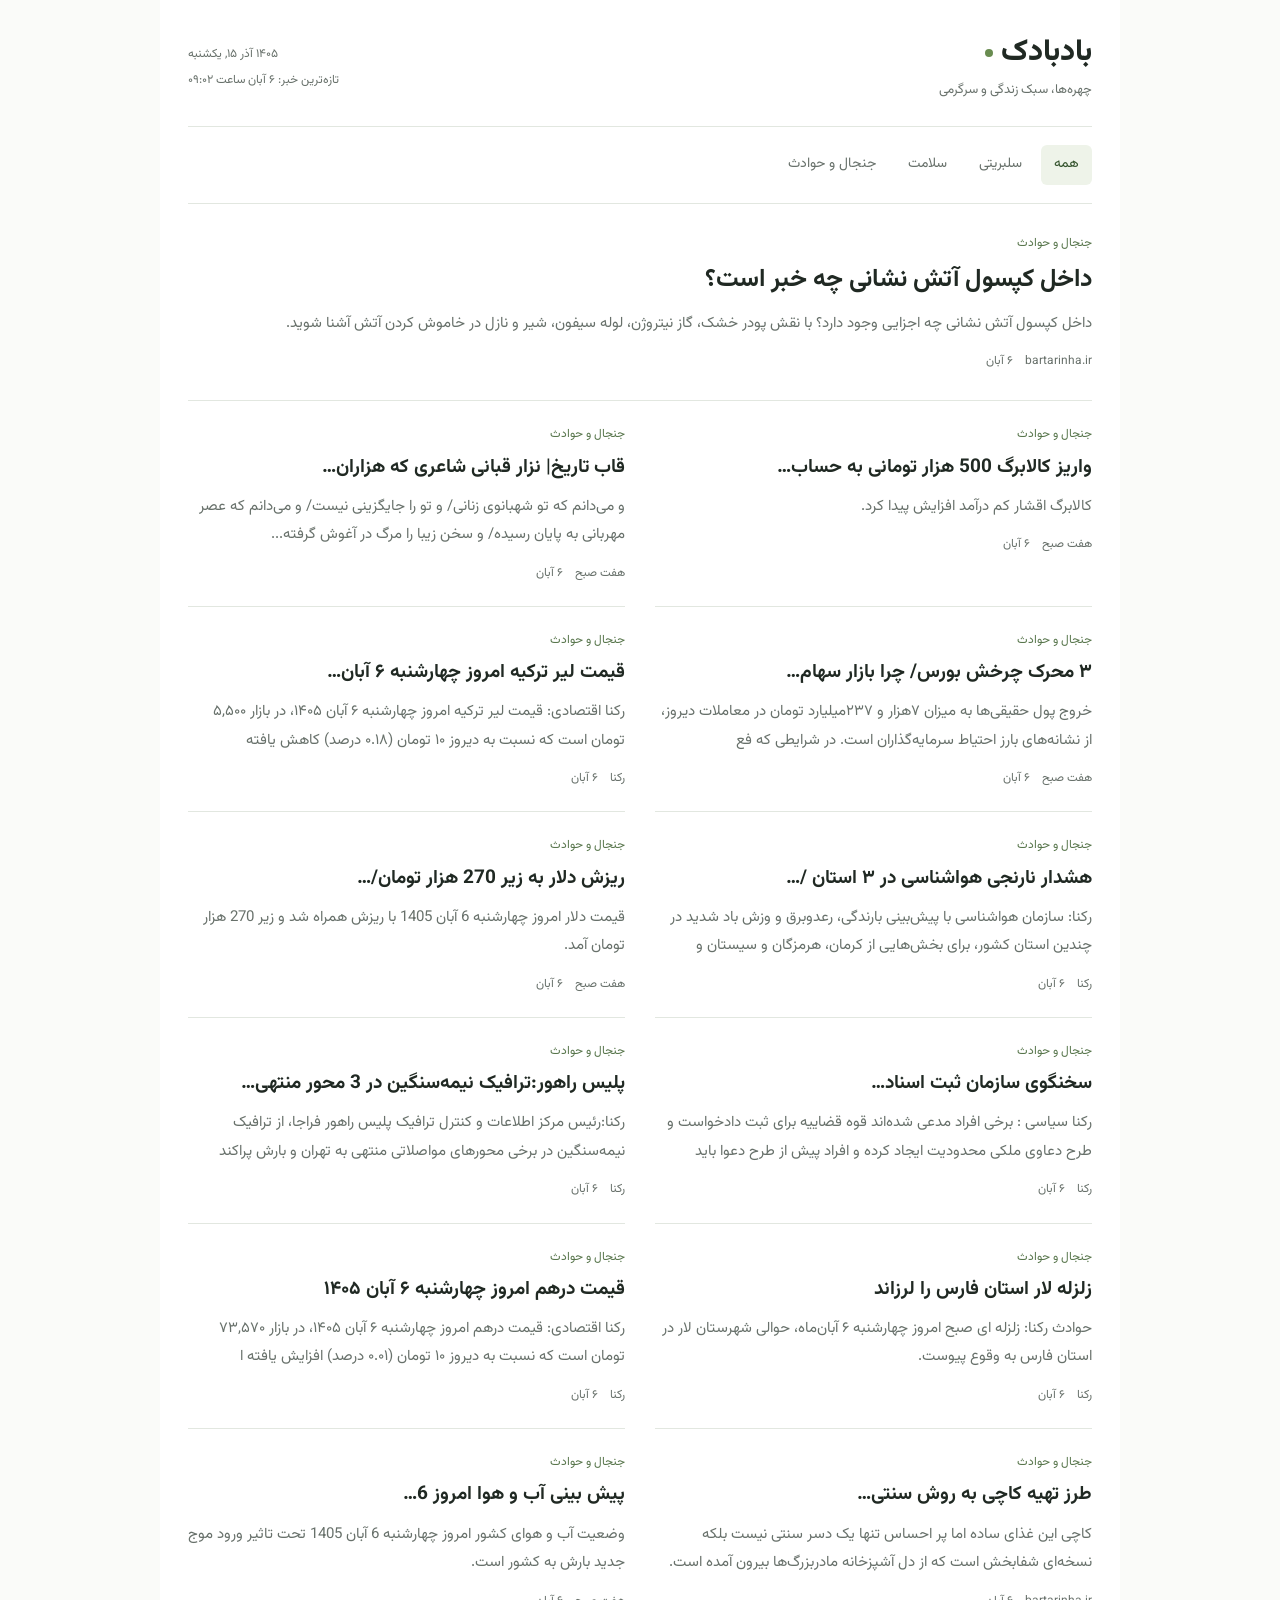
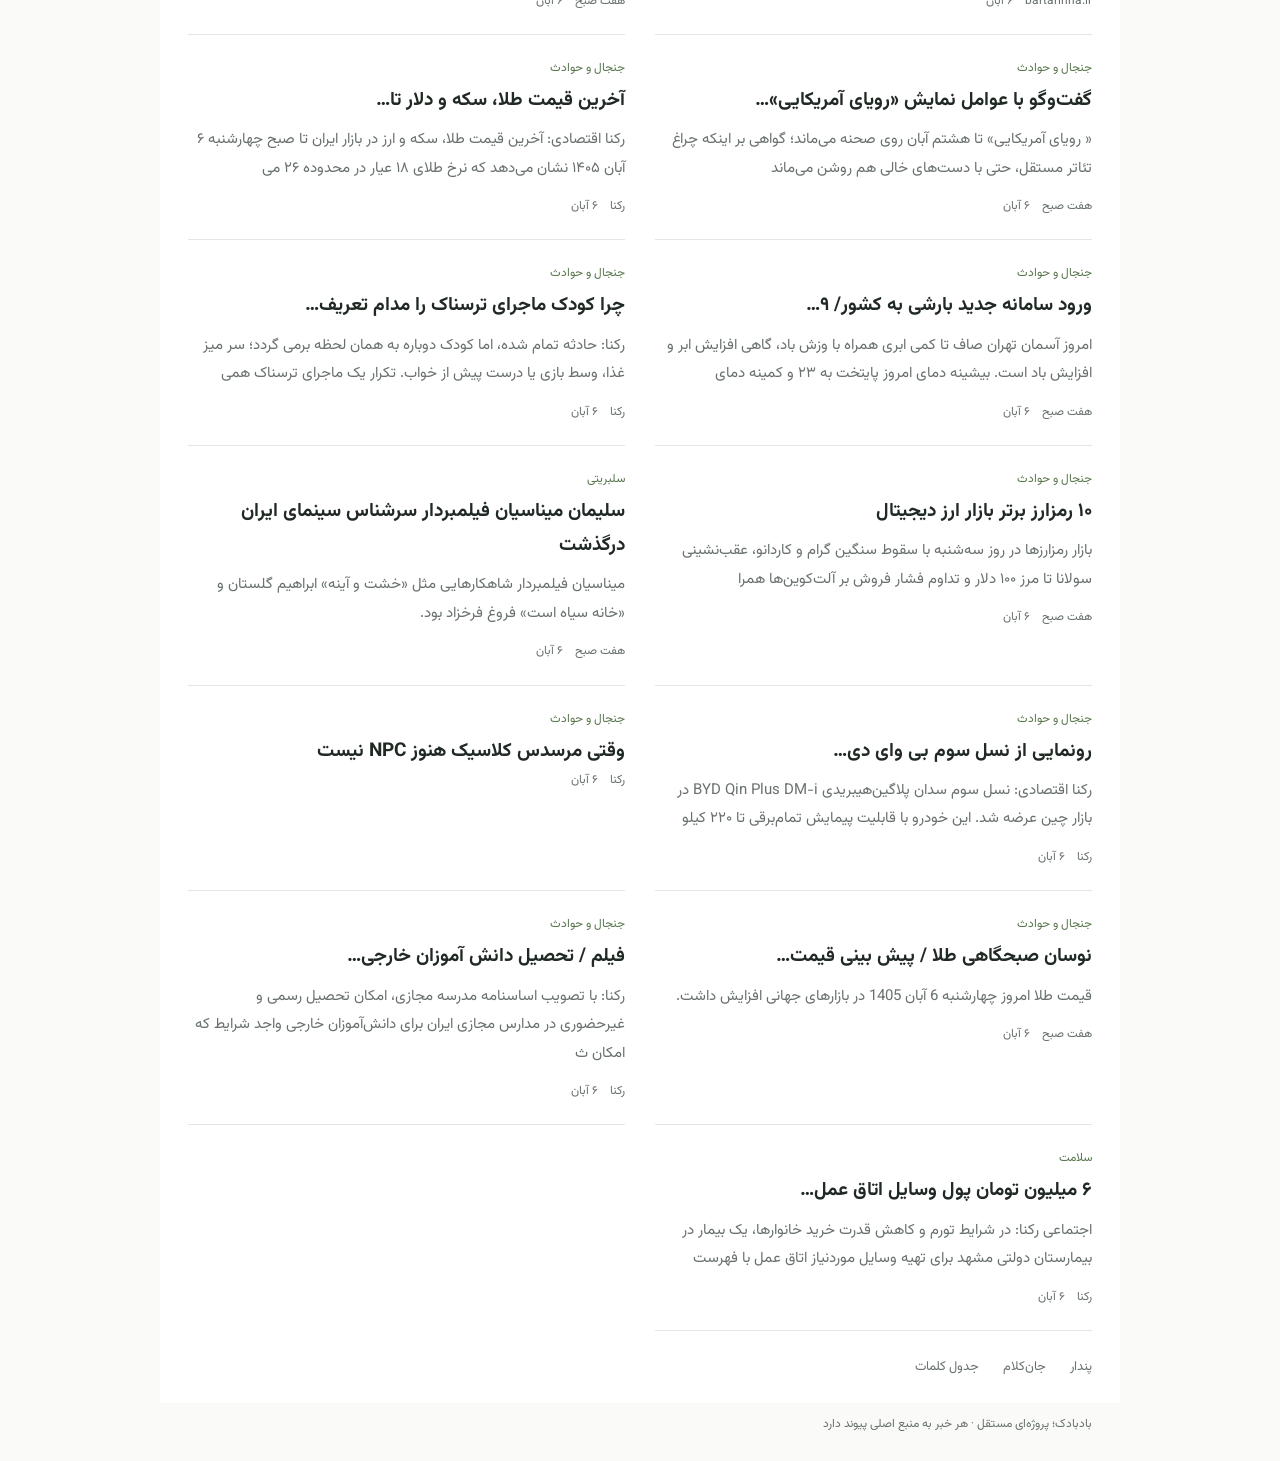
==== commit 2f8b6b5d: "Skip unused homepage datasets and keep political headlines out of lifestyle categories" ====
--- a/index.html
+++ b/index.html
@@ -12,13 +12,13 @@
   <link rel="preconnect" href="https://fonts.googleapis.com">
   <link rel="preconnect" href="https://fonts.gstatic.com" crossorigin>
   <link rel="stylesheet" href="https://fonts.googleapis.com/css2?family=Vazirmatn:wght@300;400;500;600;700;800&display=swap">
-  <link rel="stylesheet" href="./badbadak.css?rev=20261028-1">
+  <link rel="stylesheet" href="./badbadak.css?rev=20261028-2">
 </head>
 <body>
 <main id="badbadak-view"><div id="badbadak-content" aria-live="polite"></div></main>
   <footer>بادبادک؛ پروژه‌ای مستقل · هر خبر به منبع اصلی پیوند دارد</footer>
   <script src="./runtime.js"></script>
-  <script src="./badbadak.js?rev=20261028-1"></script>
+  <script src="./badbadak.js?rev=20261028-2"></script>
   <script>
     if (location.hash.includes('crossword')) showBadbadakCrossword();
     else showBadbadak();
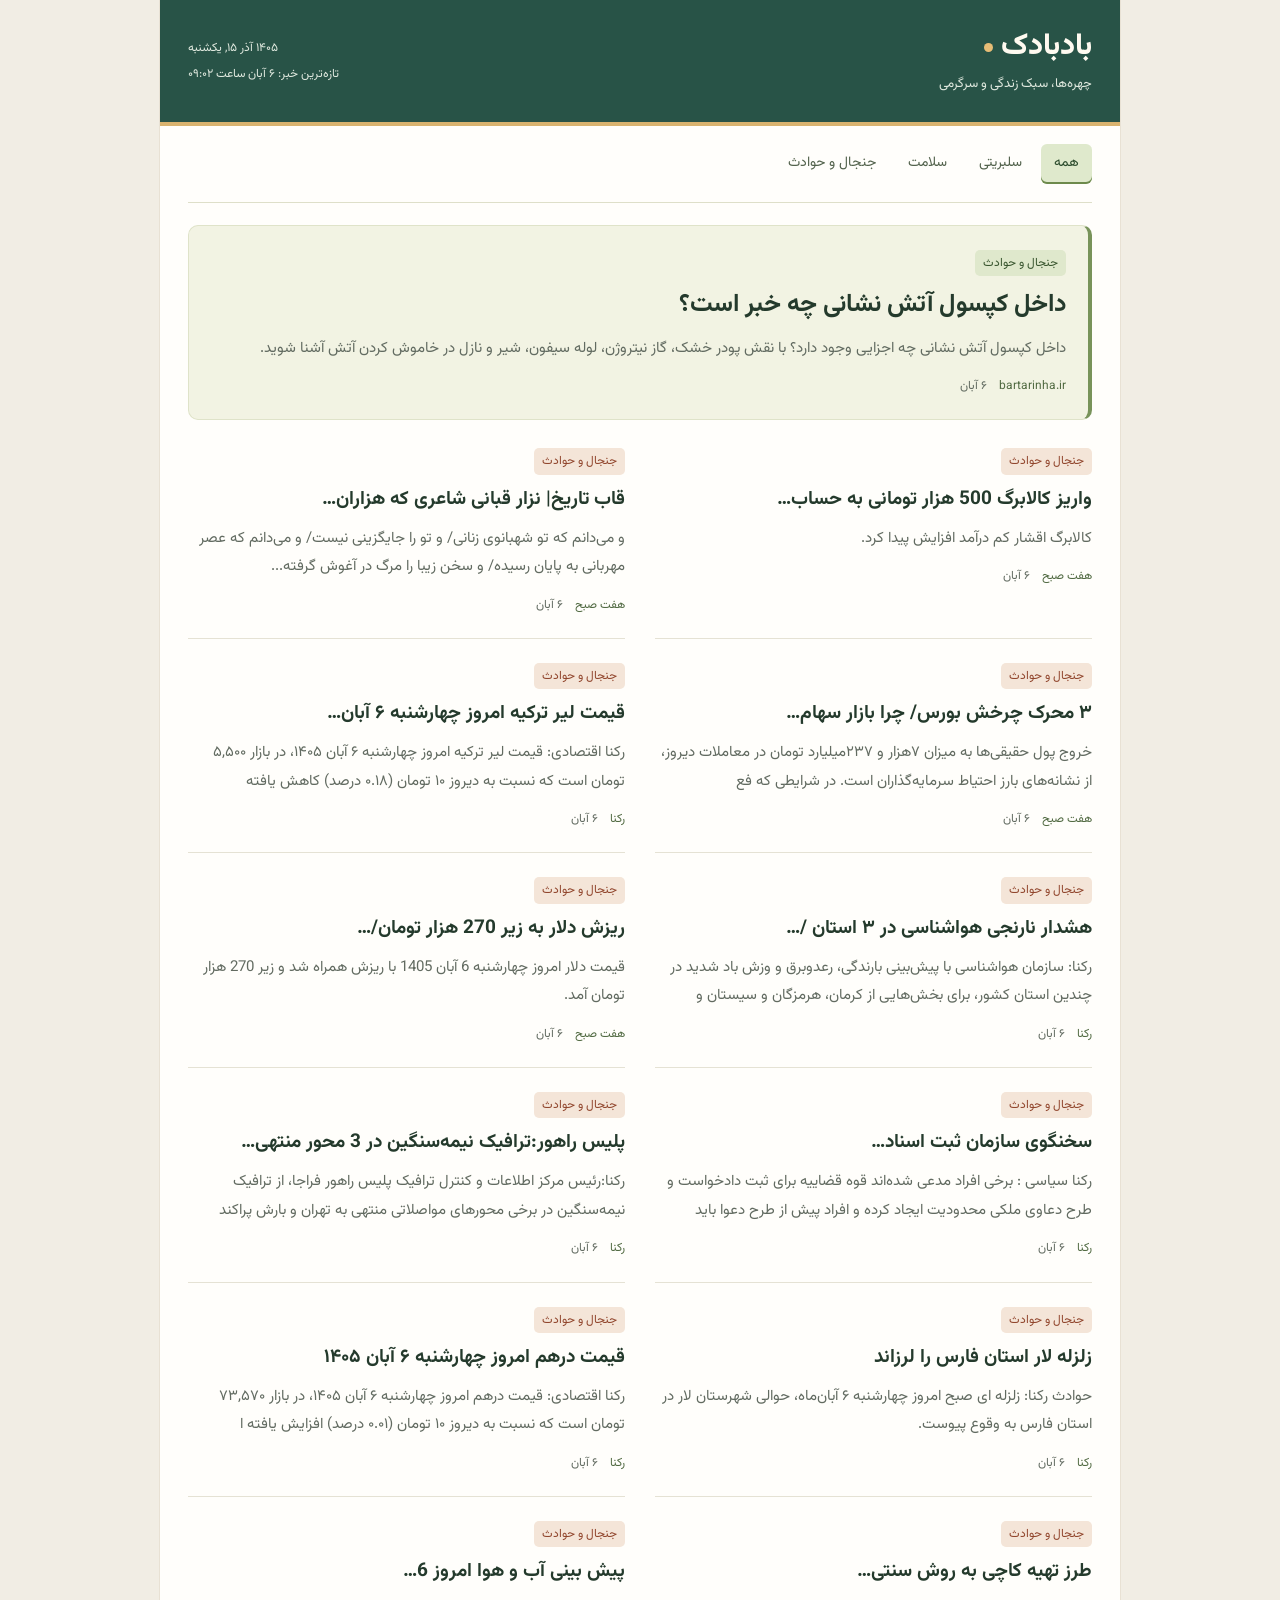
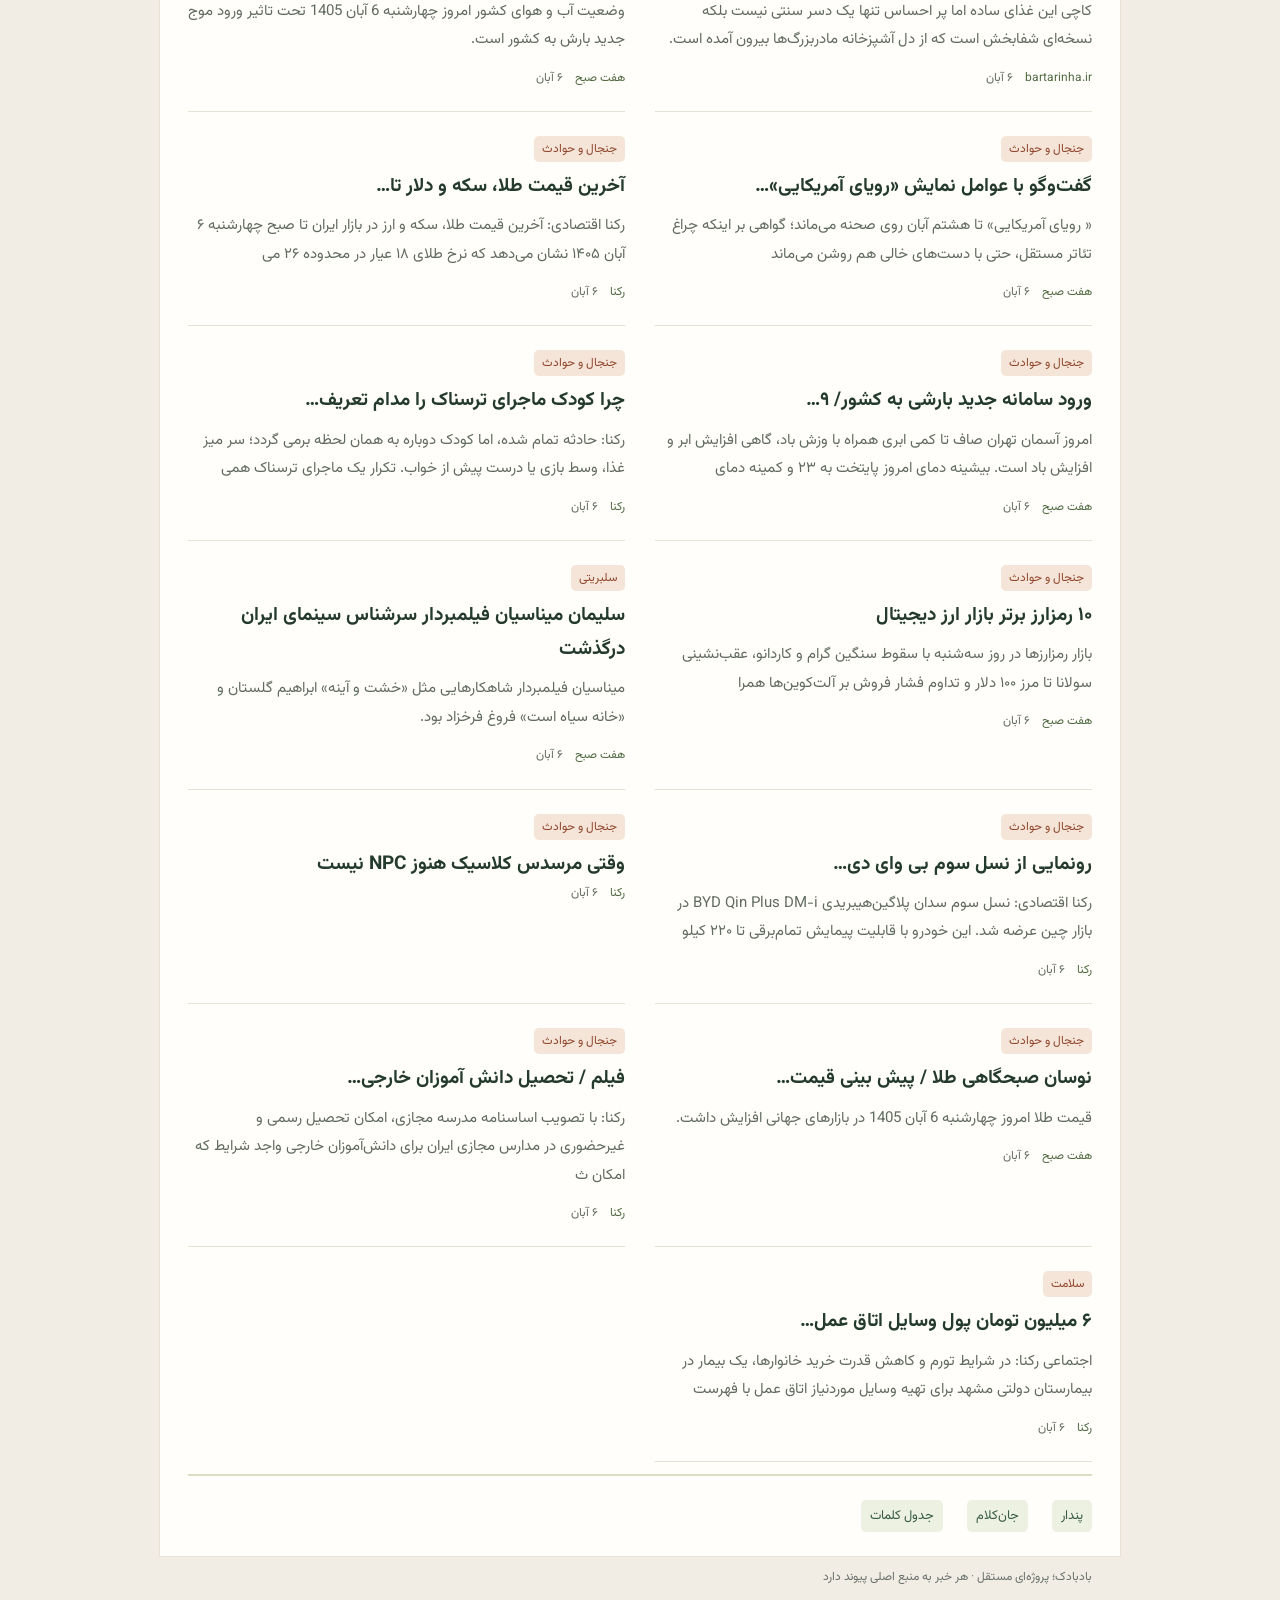
==== commit 06b2dff3: "Warm Badbadak with forest green, cream and restrained terracotta accents" ====
--- a/index.html
+++ b/index.html
@@ -3,7 +3,7 @@
 <head>
   <meta charset="utf-8">
   <meta name="viewport" content="width=device-width, initial-scale=1, viewport-fit=cover">
-  <meta name="theme-color" content="#527b49">
+  <meta name="theme-color" content="#285347">
   <meta name="description" content="بادبادک؛ پنجره‌ای به خبرهای چهره‌ها، سبک زندگی، سرگرمی و اتفاق‌های روز ایران">
   <link rel="canonical" href="https://nimania.github.io/badbadak/">
   <link rel="icon" href="./assets/badbadak-logo.png">
@@ -12,13 +12,13 @@
   <link rel="preconnect" href="https://fonts.googleapis.com">
   <link rel="preconnect" href="https://fonts.gstatic.com" crossorigin>
   <link rel="stylesheet" href="https://fonts.googleapis.com/css2?family=Vazirmatn:wght@300;400;500;600;700;800&display=swap">
-  <link rel="stylesheet" href="./badbadak.css?rev=20261028-2">
+  <link rel="stylesheet" href="./badbadak.css?rev=20261028-warm">
 </head>
 <body>
 <main id="badbadak-view"><div id="badbadak-content" aria-live="polite"></div></main>
   <footer>بادبادک؛ پروژه‌ای مستقل · هر خبر به منبع اصلی پیوند دارد</footer>
   <script src="./runtime.js"></script>
-  <script src="./badbadak.js?rev=20261028-2"></script>
+  <script src="./badbadak.js?rev=20261028-articles"></script>
   <script>
     if (location.hash.includes('crossword')) showBadbadakCrossword();
     else showBadbadak();
--- a/badbadak.css
+++ b/badbadak.css
@@ -7,3 +7,37 @@
 .bb-crossword{padding:24px 0}.bb-game-heading{display:flex;justify-content:space-between;align-items:center;gap:16px}.bb-game-heading h2{font-size:24px}.bb-game-heading p{font-size:15px;color:var(--ink-soft)}.bb-crossword iframe{width:100%;height:85vh;min-height:580px;border:1px solid var(--line-strong);border-radius:8px;background:white}
 @media(max-width:700px){.bb-newspaper{padding:0 16px}.bb-masthead{padding:24px 0 18px;gap:10px}.bb-masthead-logo{font-size:26px}.bb-masthead-meta{font-size:11px}.bb-news-list{grid-template-columns:1fr}.bb-news-featured{grid-column:auto}.bb-news-featured>a{flex-direction:column}.bb-news-featured .bb-news-image{width:100%;aspect-ratio:16/9}.bb-news-featured .bb-headline-lg{font-size:22px}.bb-news-image{width:96px}.bb-headline-lg{font-size:19px}.bb-news-item{padding:20px 0}.bb-masthead-center{font-size:12px}.bb-lead{font-size:15px}.bb-footer-links{gap:20px}.bb-game-heading{flex-wrap:wrap}}
 @media(prefers-reduced-motion:reduce){#badbadak-view *{scroll-behavior:auto!important}}
+
+/* Attributed, full-text article pages. */
+.bb-article-shell{max-width:900px}.bb-full-article{max-width:720px;margin:auto;padding:28px 0 48px}.bb-full-article h1{font-size:clamp(25px,4vw,35px);line-height:1.7;margin:12px 0 18px}.bb-article-source{color:#527b49;font-size:15px;margin:0}.bb-article-source a{text-decoration:underline!important;text-underline-offset:4px}.bb-article-date{font-size:12px;color:#68716b;direction:ltr;display:inline-block}.bb-article-hero,.bb-article-body img{max-width:100%;height:auto;border-radius:8px;display:block;margin:24px auto}.bb-article-body{font-size:18px;line-height:2.2;overflow-wrap:anywhere}.bb-article-body p{margin:1.2em 0}.bb-article-body h2{font-size:23px;line-height:1.8;margin:1.8em 0 .6em}.bb-article-body figure{margin:24px 0}.bb-article-footer{border-top:1px solid #e2e7e0;padding:24px 0;margin-top:36px;color:#68716b;font-size:13px}.bb-article-footer a{text-decoration:underline!important}.bb-article-notice{padding:16px;border:1px solid #e2e7e0;border-radius:8px;background:#f5f7f4;font-size:15px}@media(max-width:700px){.bb-full-article{padding-top:22px}.bb-article-body{font-size:17px;line-height:2.1}.bb-article-body h2{font-size:21px}}
+
+.bb-article-video{display:block;width:100%;aspect-ratio:16/9;border:0;border-radius:8px;margin:24px 0;background:#f5f7f4}
+
+.bb-video-summary{margin:24px 0;padding:18px 20px;background:#f5f7f4;border:1px solid #e2e7e0;border-radius:8px}.bb-video-summary h2{font-size:18px;margin:0 0 8px}.bb-video-summary p{font-size:16px;line-height:2;margin:0}.bb-video-summary small{display:block;margin-top:10px;color:#68716b}.bb-article-hero{max-height:65vh;object-fit:contain}.bb-article-body figure img{max-height:80vh;object-fit:contain}
+
+/* Warm editorial color, keeping the compact reading layout. */
+html body{background:#f1ede4;color:#243a2c}
+#badbadak-view{--ink:#243a2c;--ink-soft:#626b61;--surface:#fffefb;--surface-2:#f4f2e8;--line-strong:#e5e2d4}
+.bb-newspaper{background:#fffefb;box-shadow:0 0 0 1px #e8e1d4;min-height:100vh}
+.bb-masthead{background:#285347;color:#fffaf0;margin-inline:-28px;padding:26px 28px;border-bottom:4px solid #d9b36f}
+.bb-masthead-center,.bb-masthead-meta{color:#e0e9df}
+.bb-brand-dot{background:#e7bd76;width:9px;height:9px}
+#badbadak-view .bb-masthead a{color:#fffaf0}
+.bb-pills{border-bottom-color:#dedfc9;padding-block:18px}
+.bb-pills button{color:#52624c}
+.bb-pills button[aria-pressed=true]{background:#dfe9cc;color:#2d4d2e;box-shadow:inset 0 -2px #6d8a4c}
+.bb-pills button:hover{background:#f0edda}
+.bb-news-featured{background:#f2f3e3;border:1px solid #dfe3c9;border-inline-start:4px solid #78935a;border-radius:10px;padding:22px;margin:22px 0 4px}
+.bb-kicker{display:inline-block;background:#f4e5d8;color:#91462d;border-radius:5px;padding:2px 8px;margin-bottom:8px}
+.bb-news-featured .bb-kicker{background:#dfe8cc;color:#39562f}
+.bb-news-item:hover .bb-headline-lg{color:#91462d}
+.bb-source-tag{color:#526b43}
+.bb-footer-links{color:#375b45;border-top:2px solid #d8dfc2;margin-top:12px}
+.bb-footer-links a{background:#edf1e2;border-radius:5px;padding:4px 9px}
+.bb-article-source{display:inline-block;background:#e8efdc;color:#385d37;border-radius:6px;padding:5px 12px}
+.bb-article-body h2{color:#375c42}
+.bb-video-summary,.bb-related-books{background:#f4f1e4;border:1px solid #dedbbf;border-inline-start:4px solid #a65a3c;border-radius:8px}
+.bb-related-books{padding:16px 22px;margin-top:28px}
+#badbadak-view .bb-related-books a{color:#395d36;text-decoration:underline;text-underline-offset:4px}
+#badbadak-view :focus-visible{outline-color:#a65a3c}
+@media(max-width:700px){.bb-masthead{margin-inline:-16px;padding:22px 16px}.bb-news-featured{padding:18px;margin-top:18px}.bb-footer-links{gap:12px}}
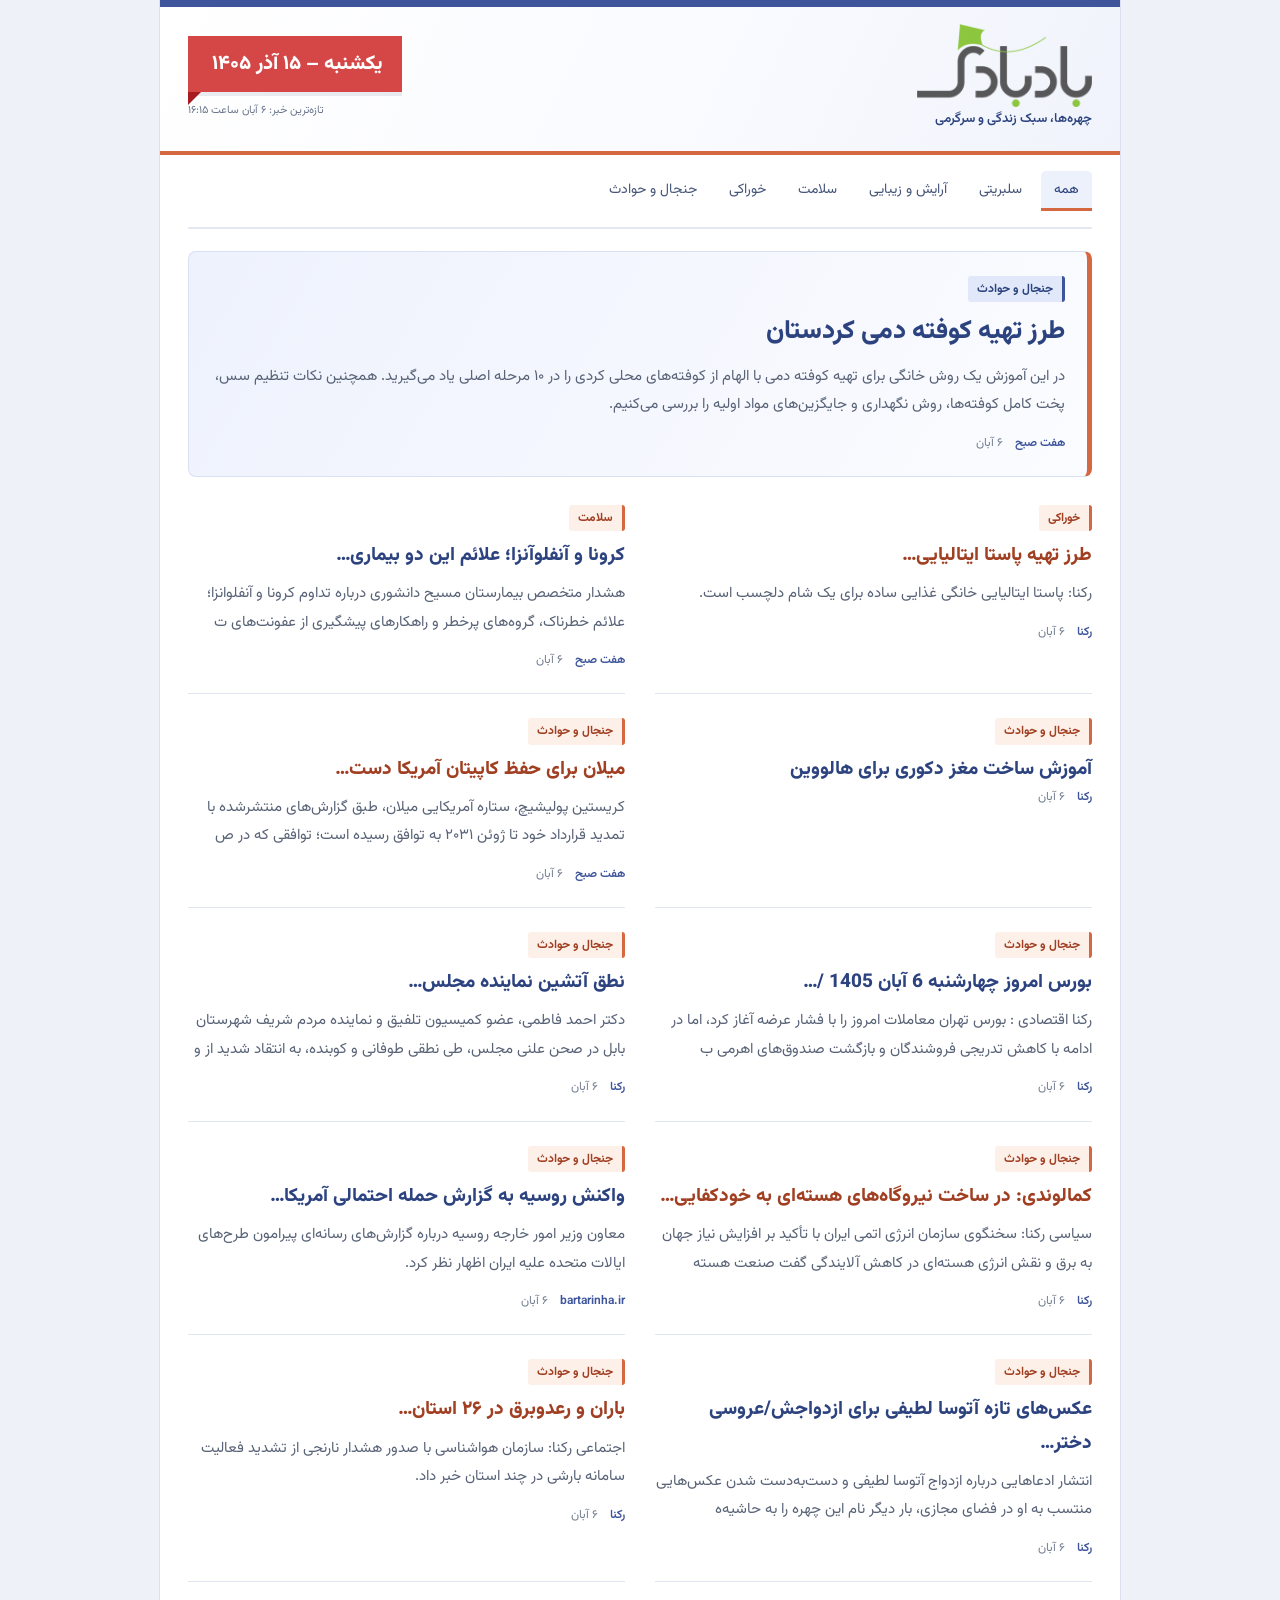
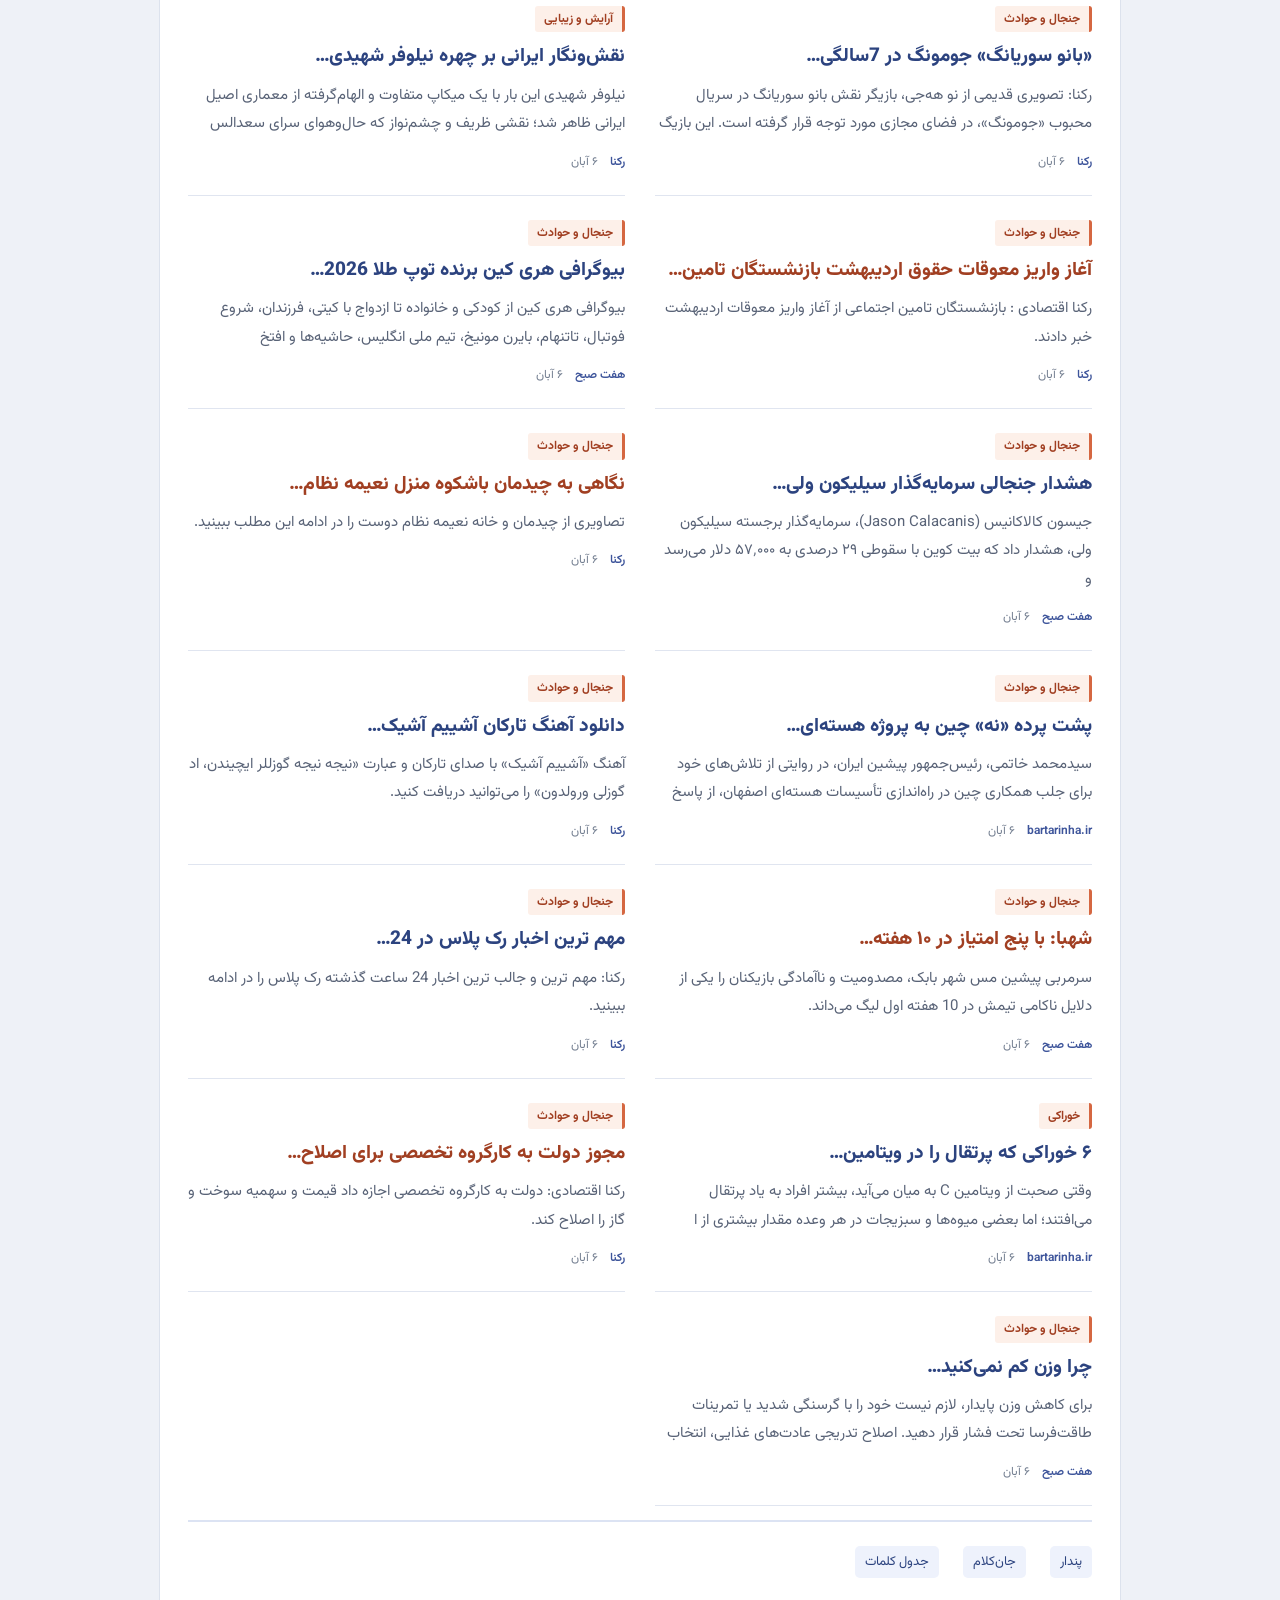
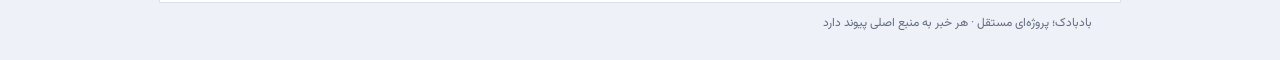
==== commit 1e359651: "Refresh Badbadak branding with supplied logo, blue/orange accents and Persian date ribbon" ====
--- a/index.html
+++ b/index.html
@@ -3,22 +3,22 @@
 <head>
   <meta charset="utf-8">
   <meta name="viewport" content="width=device-width, initial-scale=1, viewport-fit=cover">
-  <meta name="theme-color" content="#285347">
+  <meta name="theme-color" content="#3e559b">
   <meta name="description" content="بادبادک؛ پنجره‌ای به خبرهای چهره‌ها، سبک زندگی، سرگرمی و اتفاق‌های روز ایران">
   <link rel="canonical" href="https://nimania.github.io/badbadak/">
   <link rel="icon" href="./assets/badbadak-logo.png">
   <title>بادبادک | چهره‌ها، سبک زندگی و سرگرمی</title>
-  <style>:root{color-scheme:light;font-family:Vazirmatn,Tahoma,sans-serif;background:#fafbf9;color:#202923}*{box-sizing:border-box}body{margin:0;background:#fafbf9}footer{max-width:960px;margin:auto;padding:12px 28px 28px;color:#68716b;font-size:12px}</style>
+  <style>:root{color-scheme:light;font-family:Vazirmatn,Tahoma,sans-serif;background:#eef1f7;color:#26304d}*{box-sizing:border-box}body{margin:0;background:#eef1f7}footer{max-width:960px;margin:auto;padding:12px 28px 28px;color:#636c80;font-size:12px}</style>
   <link rel="preconnect" href="https://fonts.googleapis.com">
   <link rel="preconnect" href="https://fonts.gstatic.com" crossorigin>
   <link rel="stylesheet" href="https://fonts.googleapis.com/css2?family=Vazirmatn:wght@300;400;500;600;700;800&display=swap">
-  <link rel="stylesheet" href="./badbadak.css?rev=20261028-warm">
+  <link rel="stylesheet" href="./badbadak.css?rev=20261028-blue-orange">
 </head>
 <body>
 <main id="badbadak-view"><div id="badbadak-content" aria-live="polite"></div></main>
   <footer>بادبادک؛ پروژه‌ای مستقل · هر خبر به منبع اصلی پیوند دارد</footer>
   <script src="./runtime.js"></script>
-  <script src="./badbadak.js?rev=20261028-articles"></script>
+  <script src="./badbadak.js?rev=20261028-brand"></script>
   <script>
     if (location.hash.includes('crossword')) showBadbadakCrossword();
     else showBadbadak();
--- a/badbadak.css
+++ b/badbadak.css
@@ -15,29 +15,98 @@
 
 .bb-video-summary{margin:24px 0;padding:18px 20px;background:#f5f7f4;border:1px solid #e2e7e0;border-radius:8px}.bb-video-summary h2{font-size:18px;margin:0 0 8px}.bb-video-summary p{font-size:16px;line-height:2;margin:0}.bb-video-summary small{display:block;margin-top:10px;color:#68716b}.bb-article-hero{max-height:65vh;object-fit:contain}.bb-article-body figure img{max-height:80vh;object-fit:contain}
 
-/* Warm editorial color, keeping the compact reading layout. */
-html body{background:#f1ede4;color:#243a2c}
-#badbadak-view{--ink:#243a2c;--ink-soft:#626b61;--surface:#fffefb;--surface-2:#f4f2e8;--line-strong:#e5e2d4}
-.bb-newspaper{background:#fffefb;box-shadow:0 0 0 1px #e8e1d4;min-height:100vh}
-.bb-masthead{background:#285347;color:#fffaf0;margin-inline:-28px;padding:26px 28px;border-bottom:4px solid #d9b36f}
-.bb-masthead-center,.bb-masthead-meta{color:#e0e9df}
-.bb-brand-dot{background:#e7bd76;width:9px;height:9px}
-#badbadak-view .bb-masthead a{color:#fffaf0}
-.bb-pills{border-bottom-color:#dedfc9;padding-block:18px}
-.bb-pills button{color:#52624c}
-.bb-pills button[aria-pressed=true]{background:#dfe9cc;color:#2d4d2e;box-shadow:inset 0 -2px #6d8a4c}
-.bb-pills button:hover{background:#f0edda}
-.bb-news-featured{background:#f2f3e3;border:1px solid #dfe3c9;border-inline-start:4px solid #78935a;border-radius:10px;padding:22px;margin:22px 0 4px}
-.bb-kicker{display:inline-block;background:#f4e5d8;color:#91462d;border-radius:5px;padding:2px 8px;margin-bottom:8px}
-.bb-news-featured .bb-kicker{background:#dfe8cc;color:#39562f}
-.bb-news-item:hover .bb-headline-lg{color:#91462d}
-.bb-source-tag{color:#526b43}
-.bb-footer-links{color:#375b45;border-top:2px solid #d8dfc2;margin-top:12px}
-.bb-footer-links a{background:#edf1e2;border-radius:5px;padding:4px 9px}
-.bb-article-source{display:inline-block;background:#e8efdc;color:#385d37;border-radius:6px;padding:5px 12px}
-.bb-article-body h2{color:#375c42}
-.bb-video-summary,.bb-related-books{background:#f4f1e4;border:1px solid #dedbbf;border-inline-start:4px solid #a65a3c;border-radius:8px}
+/* Badbadak edition: blue and orange palette supplied by the publisher.
+   Keep the original transparent kite logo on a light masthead. */
+html body{background:#eef1f7;color:#26304d}
+#badbadak-view{
+ --bb-blue:#3e559b;--bb-blue-deep:#2c437f;--bb-orange:#d56741;
+ --bb-orange-ink:#a13f22;--bb-red:#d54747;
+ --ink:#26304d;--ink-soft:#636c80;--surface:#fff;
+ --surface-2:#f5f7fc;--line-strong:#e0e5f0;
+}
+.bb-newspaper{background:#fff;box-shadow:0 0 0 1px #dce2ed;min-height:100vh}
+.bb-masthead{
+ position:relative;background:linear-gradient(115deg,#fff 0%,#f9faff 60%,#f0f3fb 100%);
+ color:var(--ink);margin-inline:-28px;padding:17px 28px 20px;
+ border-top:7px solid var(--bb-blue);border-bottom:4px solid var(--bb-orange);
+ align-items:center;gap:18px;
+}
+.bb-masthead-brand{display:flex;flex-direction:column;align-items:flex-start;min-width:0}
+#badbadak-view .bb-masthead-logo{
+ display:inline-flex;align-items:center;justify-content:center;line-height:1;
+ padding:0;margin:0;border:0;background:transparent;color:var(--ink);
+}
+.bb-brand-image{display:block;width:175px;height:auto;max-width:100%;object-fit:contain}
+.bb-masthead-center{margin:0;color:var(--bb-blue-deep);font-size:13px;font-weight:600;letter-spacing:0}
+.bb-masthead-meta{display:flex;flex-direction:column;align-items:flex-end;gap:10px;flex-shrink:0;text-align:center;color:var(--ink-soft);font-size:12px}
+.bb-date-ribbon{
+ position:relative;display:inline-block;direction:rtl;isolation:isolate;
+ color:#fff;background:var(--bb-red);padding:12px 20px 12px 24px;
+ font-size:clamp(14px,1.7vw,20px);font-weight:800;line-height:1.6;
+ white-space:nowrap;box-shadow:0 4px 0 rgba(63,75,111,.10);
+}
+.bb-date-ribbon::after{
+ content:"";position:absolute;top:100%;left:0;
+ width:0;height:0;border-top:13px solid #a81920;
+ border-right:13px solid transparent;
+}
+.bb-latest-time{font-size:11px;color:#69758b;line-height:1.6}
+.bb-back-link{color:var(--bb-blue-deep)!important;font-weight:700;text-decoration:underline!important;text-underline-offset:4px}
+.bb-pills{padding:16px 0;border-bottom:2px solid #e4e8f1;gap:6px}
+.bb-pills button{color:#455579;background:transparent;border-radius:5px 5px 0 0;transition:background-color .15s,color .15s}
+.bb-pills button[aria-pressed=true]{background:#edf1fc;color:var(--bb-blue-deep);font-weight:800;box-shadow:inset 0 -3px var(--bb-orange)}
+.bb-pills button:hover{background:#fceee8;color:var(--bb-orange-ink)}
+.bb-news-list{gap:0 30px}
+.bb-news-item{border-bottom:1px solid var(--line-strong)}
+.bb-news-featured{
+ background:linear-gradient(120deg,#eef2fd,#fbfcff);
+ border:1px solid #d8e0f1;border-inline-start:5px solid var(--bb-orange);
+ border-radius:8px;padding:22px;margin:22px 0 4px;
+}
+.bb-news-featured .bb-headline-lg{color:var(--bb-blue-deep);font-size:26px}
+.bb-news-image{background:#edf1f9}
+.bb-headline-lg{color:var(--bb-blue-deep);line-height:1.75;font-weight:800;transition:color .15s}
+.bb-news-item:nth-child(3n+2):not(.bb-news-featured) .bb-headline-lg{color:var(--bb-orange-ink)}
+.bb-news-item:hover .bb-headline-lg,
+.bb-news-item:nth-child(3n+2):hover .bb-headline-lg{color:var(--bb-orange)}
+.bb-kicker{
+ display:inline-block;background:#fdf0e9;color:var(--bb-orange-ink);
+ border-inline-start:3px solid var(--bb-orange);border-radius:3px;
+ font-weight:700;padding:2px 9px;margin-bottom:8px;
+}
+.bb-news-featured .bb-kicker{background:#e0e8fa;color:var(--bb-blue-deep);border-inline-start-color:var(--bb-blue)}
+.bb-lead{color:#596377}
+.bb-news-meta{color:#737e90}
+.bb-source-tag{color:var(--bb-blue);font-weight:600}
+.bb-footer-links{border-top:2px solid #dce3f3;margin-top:14px;color:var(--bb-blue-deep)}
+.bb-footer-links a{background:#eef2fc;border-radius:5px;padding:4px 10px}
+.bb-footer-links a:hover{background:#fdeee7;color:var(--bb-orange-ink)}
+.bb-article-source{display:inline-block;background:#edf2fe;color:var(--bb-blue-deep);border-radius:5px;padding:5px 12px}
+.bb-article-body h2{color:var(--bb-blue-deep);border-inline-start:4px solid var(--bb-orange);padding-inline-start:12px}
+.bb-article-footer{border-top-color:var(--line-strong)}
+.bb-article-notice{background:#f5f7fc;border-color:#e0e5f0}
+.bb-video-summary,.bb-related-books{
+ background:#f4f6fc;border:1px solid #d9e2f2;
+ border-inline-start:4px solid var(--bb-orange);border-radius:8px;
+}
 .bb-related-books{padding:16px 22px;margin-top:28px}
-#badbadak-view .bb-related-books a{color:#395d36;text-decoration:underline;text-underline-offset:4px}
-#badbadak-view :focus-visible{outline-color:#a65a3c}
-@media(max-width:700px){.bb-masthead{margin-inline:-16px;padding:22px 16px}.bb-news-featured{padding:18px;margin-top:18px}.bb-footer-links{gap:12px}}
+#badbadak-view .bb-related-books a{color:var(--bb-blue-deep);text-decoration:underline;text-underline-offset:4px}
+#badbadak-view :focus-visible{outline-color:var(--bb-orange)}
+@media(max-width:700px){
+ .bb-masthead{margin-inline:-16px;padding:15px 16px 17px;gap:12px}
+ .bb-brand-image{width:148px}
+ .bb-masthead-center{font-size:11px}
+ .bb-date-ribbon{font-size:13px;padding:10px 12px}
+ .bb-latest-time{font-size:10px}
+ .bb-news-featured{padding:18px;margin-top:18px}
+ .bb-news-featured .bb-headline-lg{font-size:22px}
+ .bb-footer-links{gap:12px}
+}
+@media(max-width:480px){
+ .bb-masthead{flex-direction:column;align-items:stretch;gap:4px}
+ .bb-masthead-brand{align-items:flex-start}
+ .bb-masthead-meta{align-items:flex-end;gap:7px}
+ .bb-date-ribbon{font-size:14px}
+ .bb-masthead-center{margin-top:-2px}
+}
+@media(prefers-reduced-motion:reduce){.bb-headline-lg,.bb-pills button{transition:none}}
